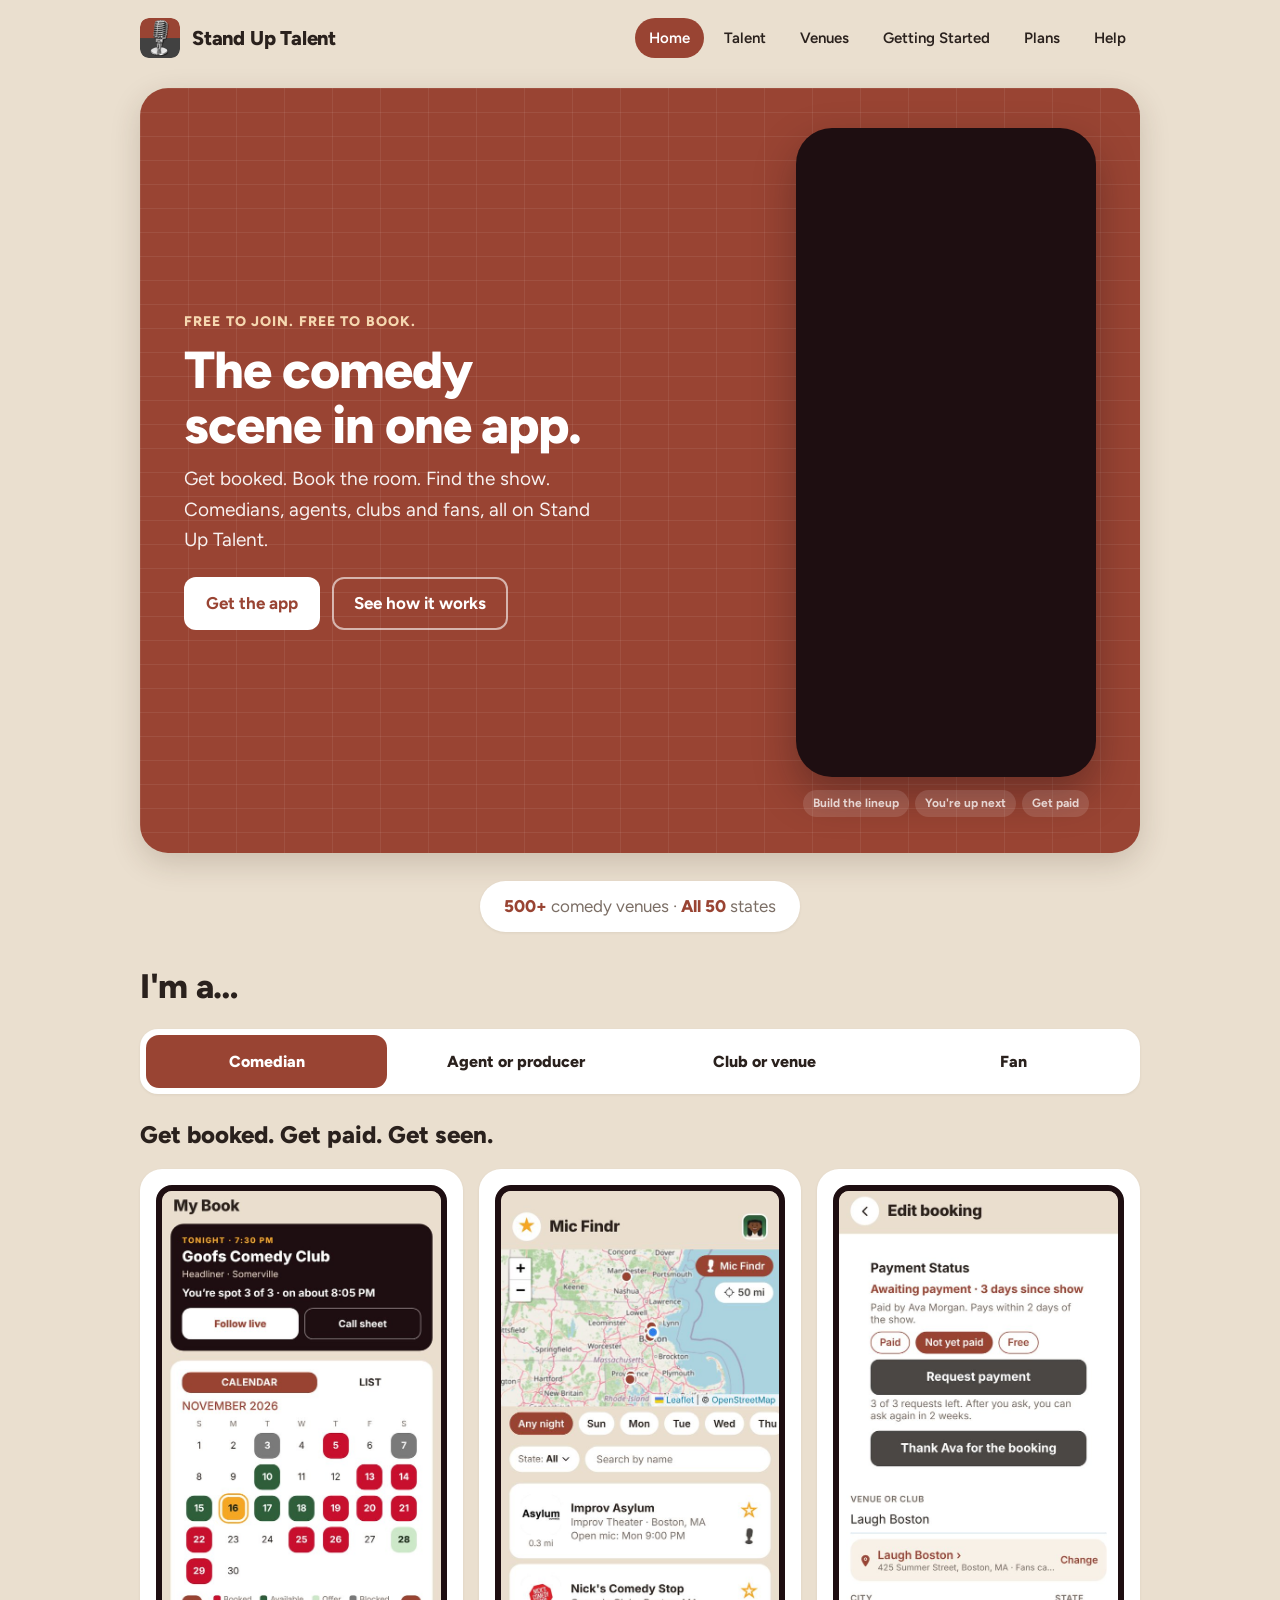
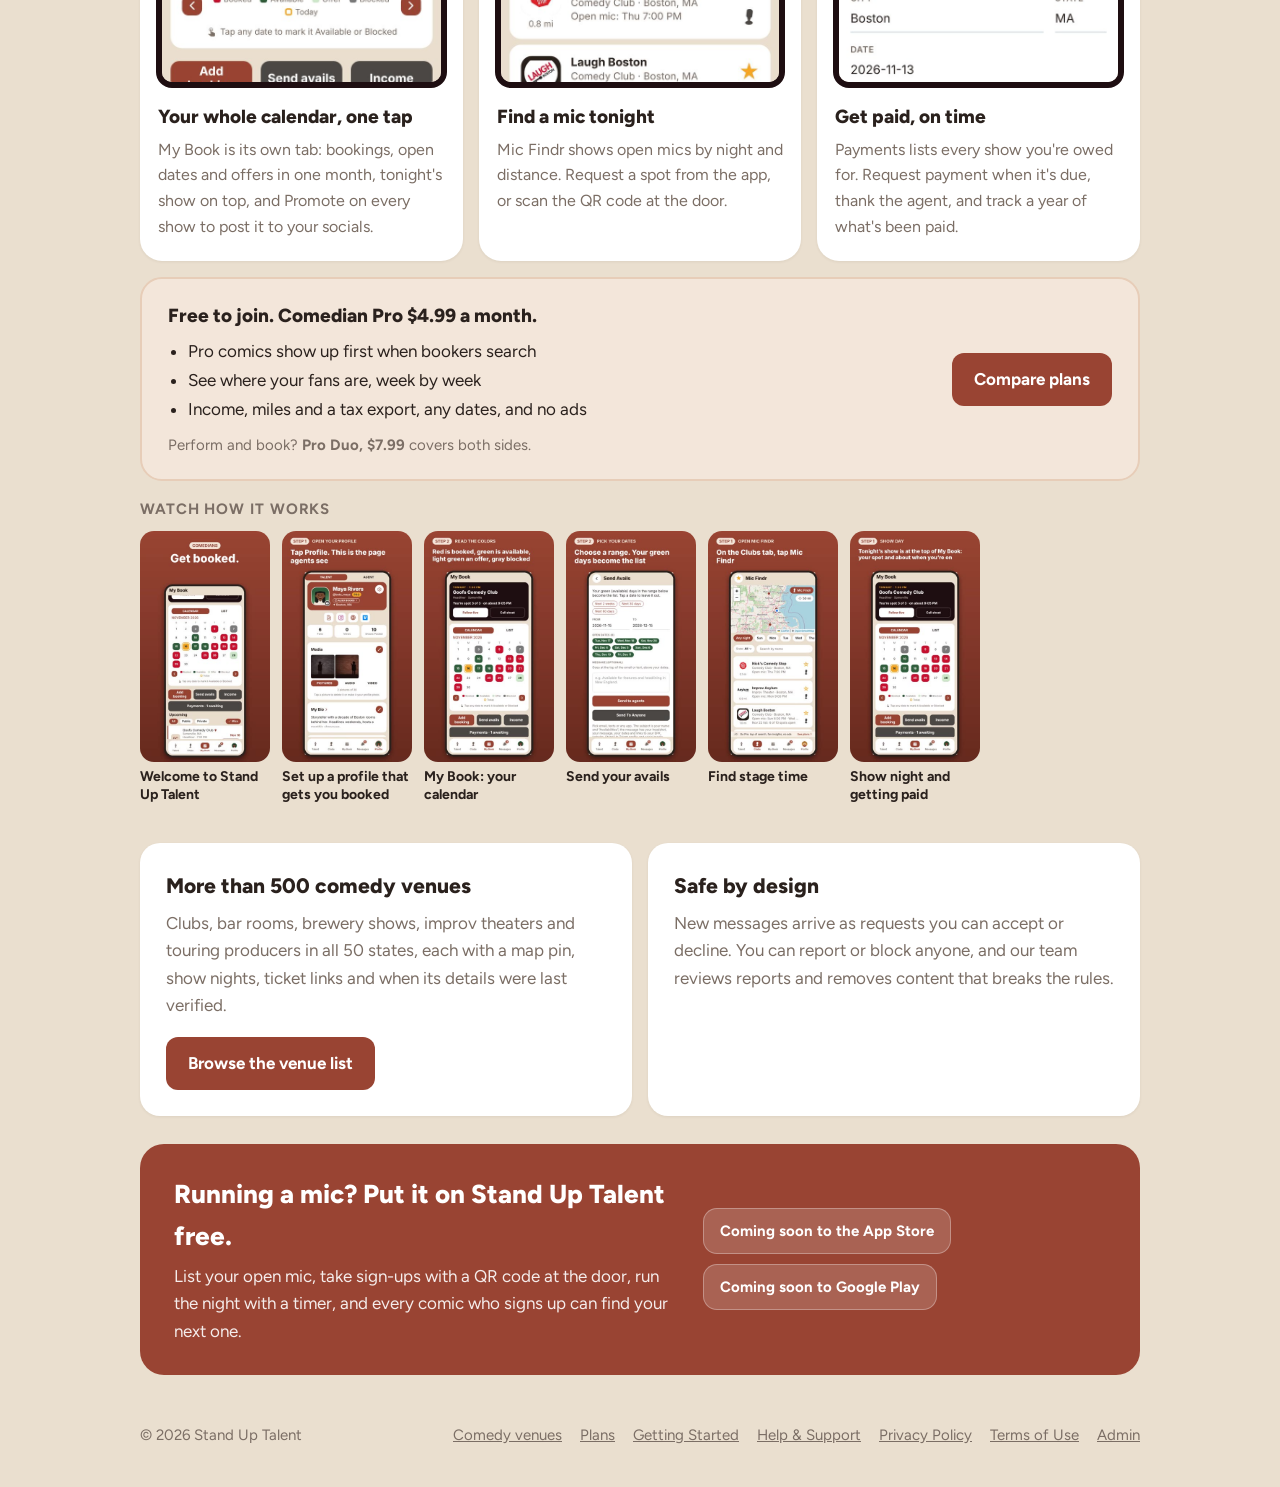
==== index.html @ 567e345d "Refresh videos, screenshots and copy for Payments, Promote and payment expectations New takes of the" ====
<!DOCTYPE html>
<html lang="en">
<head>
<meta charset="utf-8">
<meta name="viewport" content="width=device-width, initial-scale=1">
<title>Stand Up Talent: the comedy scene in one app</title>
<meta name="description" content="Get booked. Book the room. Find the show. Stand Up Talent puts comedians, agents, clubs and fans in one free app: calendars and avails, lineups and show night, open mics and show alerts.">
<meta property="og:type" content="website">
<meta property="og:url" content="https://standuptalent.com/">
<meta property="og:title" content="Stand Up Talent: the comedy scene in one app">
<meta property="og:description" content="Get booked. Book the room. Find the show. Free to join.">
<meta property="og:image" content="https://standuptalent.com/assets/og.png">
<meta name="twitter:card" content="summary_large_image">
<link rel="icon" href="assets/favicon.png">
<link rel="apple-touch-icon" href="assets/apple-touch-icon.png">
<link rel="preconnect" href="https://fonts.googleapis.com">
<link rel="preconnect" href="https://fonts.gstatic.com" crossorigin>
<link href="https://fonts.googleapis.com/css2?family=Figtree:wght@400;600;700;800&display=swap" rel="stylesheet">
<link rel="stylesheet" href="styles.css">
</head>
<body>
<header class="site-header">
  <div class="wrap">
    <a class="brand" href="./"><img src="assets/icon.png" alt="">Stand Up Talent</a>
    <nav class="site-nav" aria-label="Main">
      <a href="./" aria-current="page">Home</a>
      <a href="talent.html">Talent</a>
      <a href="venues.html">Venues</a>
      <a href="getting-started.html">Getting Started</a>
      <a href="plans.html">Plans</a>
      <a href="support.html">Help</a>
    </nav>
  </div>
</header>

<main class="wrap">
  <!-- Hero: the promise, and the app working (three real screens in turn). -->
  <section class="hero">
    <div class="hero-card home-hero">
      <div>
        <p class="eyebrow">Free to join. Free to book.</p>
        <h1>The comedy scene in one app.</h1>
        <p>Get booked. Book the room. Find the show. Comedians, agents, clubs and fans, all on Stand Up Talent.</p>
        <div class="hero-actions">
          <a class="button light" href="#get">Get the app</a>
          <a class="button ghost" href="#how">See how it works</a>
        </div>
      </div>
      <figure class="phone hero-phone" aria-label="The app: a lineup, show night and getting paid">
        <img class="frame" src="assets/screens/agent-lineup.jpg" alt="An agent's show lineup: three comics, their spots and set times" width="300" height="649">
        <img class="frame" src="assets/screens/comic-live.jpg" alt="A comic's show-night screen: who's on stage and “You're up in about 29 min”" width="300" height="649" loading="lazy">
        <img class="frame" src="assets/screens/agent-payments.jpg" alt="An agent's payments under My bookings: comics awaiting payment, with Venmo and Payment sent" width="300" height="649" loading="lazy">
        <figcaption class="hero-steps" aria-hidden="true"><span>Build the lineup</span><span>You're up next</span><span>Get paid</span></figcaption>
      </figure>
    </div>
  </section>

  <!-- Live numbers from the app, shown once they're big enough. -->
  <section class="stats" aria-label="Stand Up Talent in numbers">
    <p id="stats"><strong>500+</strong> comedy venues <span aria-hidden="true">·</span> <strong>All 50</strong> states</p>
  </section>

  <!-- I'm a… : each visitor reads only their part. -->
  <section id="how" class="audience">
    <h2 class="section-title">I'm a…</h2>
    <div class="switcher" role="tablist" aria-label="Who are you?">
      <button role="tab" id="tab-comedians" aria-controls="for-comedians" aria-selected="true">Comedian</button>
      <button role="tab" id="tab-agents" aria-controls="for-agents" aria-selected="false" tabindex="-1">Agent or producer</button>
      <button role="tab" id="tab-clubs" aria-controls="for-clubs" aria-selected="false" tabindex="-1">Club or venue</button>
      <button role="tab" id="tab-fans" aria-controls="for-fans" aria-selected="false" tabindex="-1">Fan</button>
    </div>

    <div class="panel" id="for-comedians" role="tabpanel" aria-labelledby="tab-comedians">
      <h3 class="panel-title">Get booked. Get paid. Get seen.</h3>
      <div class="features">
        <article class="feature">
          <img class="phone-shot" src="assets/screens/comic-mybook.jpg" alt="My Book: tonight's show, the month's bookings, open dates and offers, and the Payments button" width="300" height="649" loading="lazy">
          <h4>Your whole calendar, one tap</h4>
          <p>My Book is its own tab: bookings, open dates and offers in one month, tonight's show on top, and Promote on every show to post it to your socials.</p>
        </article>
        <article class="feature">
          <img class="phone-shot" src="assets/screens/comic-micfindr.jpg" alt="Mic Findr: a map and a list of nearby open mics by night and distance" width="300" height="649" loading="lazy">
          <h4>Find a mic tonight</h4>
          <p>Mic Findr shows open mics by night and distance. Request a spot from the app, or scan the QR code at the door.</p>
        </article>
        <article class="feature">
          <img class="phone-shot" src="assets/screens/comic-paid.jpg" alt="A booking's payment status: Awaiting payment, with Request payment and Thank Ava for the booking" width="300" height="649" loading="lazy">
          <h4>Get paid, on time</h4>
          <p>Payments lists every show you're owed for. Request payment when it's due, thank the agent, and track a year of what's been paid.</p>
        </article>
      </div>
      <div class="plan-card">
        <div>
          <p class="plan-kicker">Free to join. Comedian Pro $4.99 a month.</p>
          <ul>
            <li>Pro comics show up first when bookers search</li>
            <li>See where your fans are, week by week</li>
            <li>Income, miles and a tax export, any dates, and no ads</li>
          </ul>
          <p class="plan-note">Perform and book? <strong>Pro Duo, $7.99</strong> covers both sides.</p>
        </div>
        <a class="button" href="plans.html#comedians">Compare plans</a>
      </div>
      <div class="video-row" data-videos="welcome profile my-book send-avails stage-time show-night-paid"></div>
    </div>

    <div class="panel" id="for-agents" role="tabpanel" aria-labelledby="tab-agents">
      <h3 class="panel-title">Book the lineup. Run the night.</h3>
      <div class="features">
        <article class="feature">
          <img class="phone-shot" src="assets/screens/agent-myshows.jpg" alt="My Shows: tonight's show with Run the show, Call sheet and Share, a comic awaiting payment, and the booking tools" width="300" height="649" loading="lazy">
          <h4>Tonight, one tap away</h4>
          <p>My Shows opens on tonight's show: Run the show, walk-in sign-up, the call sheet and sharing, with your booking tools below.</p>
        </article>
        <article class="feature">
          <img class="phone-shot" src="assets/screens/agent-lineup.jpg" alt="The lineup editor: comics in order with their roles and set times" width="300" height="649" loading="lazy">
          <h4>Build the lineup</h4>
          <p>Search comics by state, fan draw and your rosters, then drag the lineup into order. Everyone on it gets the show in their calendar.</p>
        </article>
        <article class="feature">
          <img class="phone-shot" src="assets/screens/agent-live.jpg" alt="Run the show: who's on stage, time left in the set, and Next performer" width="300" height="649" loading="lazy">
          <h4>Run the night</h4>
          <p>A timer for every set, Next when someone ends early, and the whole lineup sees who's up.</p>
        </article>
      </div>
      <div class="plan-card">
        <div>
          <p class="plan-kicker">Free to join, with shows up to a month ahead. Agent Pro $4.99 a month.</p>
          <ul>
            <li>List shows any date ahead, and post open calls that comics apply to</li>
            <li>See fans near the rooms you book</li>
            <li>Team logins for up to 5 people</li>
          </ul>
          <p class="plan-note">Perform too? <strong>Pro Duo, $7.99</strong> covers both sides.</p>
        </div>
        <a class="button" href="plans.html#agents">Compare plans</a>
      </div>
      <div class="video-row" data-videos="welcome my-shows build-lineup run-show-night pay-the-lineup"></div>
    </div>

    <div class="panel" id="for-clubs" role="tabpanel" aria-labelledby="tab-clubs">
      <h3 class="panel-title">Your room, featured.</h3>
      <div class="features">
        <article class="feature">
          <img class="phone-shot" src="assets/screens/venue-club.jpg" alt="A club page with a Featured badge, Booked by its agent, and the upcoming schedule" width="300" height="649" loading="lazy">
          <h4>Stand out in Clubs</h4>
          <p>Venue Pro puts a Featured badge on your club, lists it at the top of Clubs and shows who books the room.</p>
        </article>
        <article class="feature">
          <img class="phone-shot" src="assets/screens/fan-clubs.jpg" alt="Nearby Comedy Clubs: a map and a list with featured clubs first" width="300" height="649" loading="lazy">
          <h4>Found on the map</h4>
          <p>Comics and fans find you on the Clubs map, with your show nights, ticket links and when your details were last verified.</p>
        </article>
        <article class="feature">
          <img class="phone-shot" src="assets/screens/agent-payments.jpg" alt="Payments under My bookings: comics awaiting payment, with Venmo and Payment sent" width="300" height="649" loading="lazy">
          <h4>Pay comics without the chase</h4>
          <p>Say when you pay, and comics see it. After the show each comic shows as awaiting payment: pay by Venmo, tap Payment sent, and they confirm it.</p>
        </article>
      </div>
      <div class="plan-card">
        <div>
          <p class="plan-kicker">Venue Pro $9.99 a month.</p>
          <ul>
            <li>Everything in Agent Pro</li>
            <li>A Featured badge and the top of Clubs</li>
            <li>“Booked by” you on your venue's page</li>
          </ul>
          <p class="plan-note">Booking lots of different rooms? Agent Pro, $4.99, is the one for you.</p>
        </div>
        <a class="button" href="plans.html#clubs">Compare plans</a>
      </div>
      <div class="video-row" data-videos="welcome venue-listing venue-pro"></div>
    </div>

    <div class="panel" id="for-fans" role="tabpanel" aria-labelledby="tab-fans">
      <h3 class="panel-title">Never miss a show.</h3>
      <div class="features">
        <article class="feature">
          <img class="phone-shot" src="assets/screens/fan-talent.jpg" alt="Find Talent: comedians with their next show and a star to follow them" width="300" height="649" loading="lazy">
          <h4>Follow your comics</h4>
          <p>Tap the star to follow comedians and clubs you like, and see when each one plays next.</p>
        </article>
        <article class="feature">
          <img class="phone-shot" src="assets/screens/fan-alerts.jpg" alt="Alerts: shows coming up from the comedians and clubs you follow" width="300" height="649" loading="lazy">
          <h4>An alert when they're on</h4>
          <p>Get an alert when they add a show, and see everything coming up in one list.</p>
        </article>
        <article class="feature">
          <img class="phone-shot" src="assets/screens/fan-show.jpg" alt="A show page with the date, the club, Get tickets and the lineup" width="300" height="649" loading="lazy">
          <h4>Every show, one link</h4>
          <p>Shared shows have their own page with the lineup and a ticket link, ready to send to friends.</p>
        </article>
      </div>
      <div class="plan-card">
        <div>
          <p class="plan-kicker">Free.</p>
          <ul>
            <li>Follow comedians and clubs, with show alerts</li>
            <li>Clubs map and Mic Findr</li>
            <li>An Ad-free option, to browse without ads and support the scene</li>
          </ul>
        </div>
        <a class="button" href="plans.html#fans">See plans</a>
      </div>
      <div class="video-row" data-videos="welcome never-miss-a-show comedy-near-you"></div>
    </div>
  </section>

  <!-- Shows people have shared from the app: hidden until there are some. -->
  <section class="coming-up" id="coming-up" hidden>
    <h2 class="section-title">Coming up</h2>
    <ul class="show-cards" id="show-cards"></ul>
  </section>

  <section class="split">
    <div class="card">
      <h2>More than 500 comedy venues</h2>
      <p>Clubs, bar rooms, brewery shows, improv theaters and touring producers in all 50 states, each with a map pin, show nights, ticket links and when its details were last verified.</p>
      <p style="margin-top:18px"><a class="button" href="venues.html">Browse the venue list</a></p>
    </div>
    <div class="card">
      <h2>Safe by design</h2>
      <p>New messages arrive as requests you can accept or decline. You can report or block anyone, and our team reviews reports and removes content that breaks the rules.</p>
    </div>
  </section>

  <!-- For the open mic hosts who bring everyone else. -->
  <section class="host-cta" id="get">
    <div>
      <h2>Running a mic? Put it on Stand Up Talent free.</h2>
      <p>List your open mic, take sign-ups with a QR code at the door, run the night with a timer, and every comic who signs up can find your next one.</p>
    </div>
    <div class="badges">
      <span class="badge">Coming soon to the App Store</span>
      <span class="badge">Coming soon to Google Play</span>
    </div>
  </section>
</main>

<footer class="site-footer">
  <div class="wrap">
    <span>© 2026 Stand Up Talent</span>
    <nav aria-label="Footer">
      <a href="venues.html">Comedy venues</a>
      <a href="plans.html">Plans</a>
      <a href="getting-started.html">Getting Started</a>
      <a href="support.html">Help &amp; Support</a>
      <a href="privacy.html">Privacy Policy</a>
      <a href="terms.html">Terms of Use</a>
      <a href="https://stand-up-talent.expo.app">Admin</a>
    </nav>
  </div>
</footer>

<script>
(function () {
  // The app's public data (the same public keys the venue and talent pages
  // use); ?beta=1 reads the Beta (test) database.
  const beta = new URLSearchParams(location.search).get('beta') === '1';
  const BASE = beta ? 'https://bzqchosraktuzpdyrvqz.supabase.co' : 'https://fqyfwrzwzdafqqyygvvg.supabase.co';
  const KEY = beta
    ? 'eyJhbGciOiJIUzI1NiIsInR5cCI6IkpXVCJ9.eyJpc3MiOiJzdXBhYmFzZSIsInJlZiI6ImJ6cWNob3NyYWt0dXpwZHlydnF6Iiwicm9sZSI6ImFub24iLCJpYXQiOjE3OTM4MTczNzcsImV4cCI6MjEwOTM5MzM3N30.NohBONtCgKm-mqBSZFLO7ADr8mOdvf_w7zBykTrSng0'
    : 'eyJhbGciOiJIUzI1NiIsInR5cCI6IkpXVCJ9.eyJpc3MiOiJzdXBhYmFzZSIsInJlZiI6ImZxeWZ3cnp3emRhZnFxeXlndnZnIiwicm9sZSI6ImFub24iLCJpYXQiOjE3ODEzMzYxNzQsImV4cCI6MjA5NjkxMjE3NH0.MNAQlIOY8R1_rAPvTtMsJ1UsHgu15zilCJf8wMeD3iM';
  const rpc = (name, body) =>
    fetch(BASE + '/rest/v1/rpc/' + name, {
      method: 'POST',
      headers: { apikey: KEY, Authorization: 'Bearer ' + KEY, 'Content-Type': 'application/json' },
      body: JSON.stringify(body || {}),
    }).then((r) => (r.ok ? r.json() : Promise.reject(r.status)));

  // ---- I'm a… switcher ----
  const tabs = [...document.querySelectorAll('.switcher [role="tab"]')];
  const pick = (tab, focus) => {
    tabs.forEach((t) => {
      const on = t === tab;
      t.setAttribute('aria-selected', on);
      t.tabIndex = on ? 0 : -1;
      document.getElementById(t.getAttribute('aria-controls')).hidden = !on;
    });
    if (focus) tab.focus();
    try { localStorage.setItem('sut-audience', tab.id); } catch (e) {}
  };
  tabs.forEach((t, i) => {
    t.addEventListener('click', () => pick(t));
    t.addEventListener('keydown', (e) => {
      const n = e.key === 'ArrowRight' ? 1 : e.key === 'ArrowLeft' ? -1 : 0;
      if (n) { e.preventDefault(); pick(tabs[(i + n + tabs.length) % tabs.length], true); }
    });
  });
  // #for-agents (or a remembered choice) opens that audience.
  let start = tabs.find((t) => '#' + t.getAttribute('aria-controls') === location.hash);
  if (!start) { try { start = document.getElementById(localStorage.getItem('sut-audience')); } catch (e) {} }
  pick(tabs.includes(start) ? start : tabs[0]);
  if (location.hash.startsWith('#for-')) document.getElementById('how').scrollIntoView();

  // ---- Getting Started videos for each audience ----
  const videos = {
    'welcome': 'Welcome to Stand Up Talent',
    'profile': 'Set up a profile that gets you booked',
    'my-book': 'My Book: your calendar',
    'send-avails': 'Send your avails',
    'stage-time': 'Find stage time',
    'show-night-paid': 'Show night and getting paid',
    'my-shows': 'My Shows: your home base',
    'build-lineup': 'Build a lineup',
    'run-show-night': 'Run show night',
    'pay-the-lineup': 'Pay the lineup',
    'venue-listing': 'Get your venue listed',
    'venue-pro': 'Venue Pro: fill the room',
    'never-miss-a-show': 'Never miss a show',
    'comedy-near-you': 'Find comedy near you',
  };
  document.querySelectorAll('.video-row').forEach((row) => {
    const h = document.createElement('h4');
    h.textContent = 'Watch how it works';
    row.appendChild(h);
    const list = document.createElement('div');
    list.className = 'video-list';
    row.dataset.videos.split(' ').forEach((id) => {
      const a = document.createElement('a');
      a.href = 'getting-started.html#' + id;
      a.className = 'video-link';
      const img = document.createElement('img');
      img.src = 'assets/videos/' + id + '.jpg';
      img.alt = '';
      img.loading = 'lazy';
      const span = document.createElement('span');
      span.textContent = videos[id];
      a.append(img, span);
      list.appendChild(a);
    });
    row.appendChild(list);
  });

  // ---- Live numbers: each one shows once it's big enough to mean something ----
  const fmt = (n) => n.toLocaleString('en-US');
  rpc('site_stats').then((s) => {
    const parts = [];
    if (s.venues >= 100) parts.push('<strong>' + fmt(Math.floor(s.venues / 50) * 50) + '+</strong> comedy venues');
    if (s.states >= 50) parts.push('<strong>All 50</strong> states');
    if (s.open_mic_nights >= 25) parts.push('<strong>' + fmt(s.open_mic_nights) + '</strong> open mic nights a week');
    if (s.comics >= 50) parts.push('<strong>' + fmt(s.comics) + '</strong> comedians');
    if (s.agents >= 20) parts.push('<strong>' + fmt(s.agents) + '</strong> agents and producers');
    if (s.shows_this_week >= 10) parts.push('<strong>' + fmt(s.shows_this_week) + '</strong> shows this week');
    if (parts.length) document.getElementById('stats').innerHTML = parts.join(' <span aria-hidden="true">·</span> ');
  }).catch(() => {});

  // ---- Coming up: shows people shared from the app ----
  const day = (d) => new Date(d + 'T12:00:00').toLocaleDateString('en-US', { weekday: 'short', month: 'short', day: 'numeric' });
  const time = (t) => {
    if (!t) return '';
    const [h, m] = t.split(':').map(Number);
    return ' · ' + ((h % 12) || 12) + ':' + String(m).padStart(2, '0') + (h < 12 ? ' AM' : ' PM');
  };
  rpc('shared_shows_upcoming', { max_shows: 6 }).then((shows) => {
    if (!shows || !shows.length) return;
    const list = document.getElementById('show-cards');
    shows.forEach((s) => {
      const li = document.createElement('li');
      const a = document.createElement('a');
      a.className = 'show-card';
      a.href = 'show.html?id=' + encodeURIComponent(s.id) + (beta ? '&beta=1' : '');
      const when = document.createElement('p');
      when.className = 'when';
      when.textContent = day(s.show_date) + time(s.start_time);
      const title = document.createElement('p');
      title.className = 'title';
      title.textContent = s.title;
      const where = document.createElement('p');
      where.className = 'where';
      where.textContent = [s.venue_name, s.city, s.state].filter(Boolean).join(', ');
      a.append(when, title, where);
      if (s.lineup && s.lineup.length) {
        const lineup = document.createElement('p');
        lineup.className = 'lineup';
        lineup.textContent = s.lineup.join(' · ');
        a.appendChild(lineup);
      }
      li.appendChild(a);
      list.appendChild(li);
    });
    document.getElementById('coming-up').hidden = false;
  }).catch(() => {});
})();
</script>
</body>
</html>
---- styles.css ----
/* Stand Up Talent website: the app's Brick look. Brick red on warm beige,
   white rounded cards, charcoal secondary buttons. */
:root {
  color-scheme: light;
  --bg: #EADFCF;
  --surface: #FFFFFF;
  --ink: #2A211D;
  --muted: #7B6E65;
  --line: #E3D7C7;
  --brick: #994433;
  --brick-dark: #863C2D;
  --charcoal: #4B4745;
  --cream: #F3E6DA;
  --font: 'Figtree', system-ui, -apple-system, 'Segoe UI', Roboto, sans-serif;
}

* { box-sizing: border-box; }
html, body { margin: 0; }
body {
  background: var(--bg);
  color: var(--ink);
  font-family: var(--font);
  font-size: 17px;
  line-height: 1.6;
}
img { max-width: 100%; height: auto; }
a { color: var(--brick); }
a:focus-visible, button:focus-visible { outline: 3px solid var(--brick); outline-offset: 3px; border-radius: 6px; }

.wrap { max-width: 1040px; margin: 0 auto; padding: 0 20px; }
.narrow { max-width: 760px; }

/* Header */
.site-header { padding: 18px 0; }
.site-header .wrap { display: flex; align-items: center; justify-content: space-between; gap: 16px; flex-wrap: wrap; }
.brand { display: flex; align-items: center; gap: 12px; text-decoration: none; color: var(--ink); font-weight: 800; font-size: 20px; letter-spacing: -0.01em; }
.brand img { width: 40px; height: 40px; border-radius: 22.37%; } /* the app icon's corner radius */
.site-nav { display: flex; gap: 6px; flex-wrap: wrap; }
.site-nav a { text-decoration: none; color: var(--ink); font-weight: 600; font-size: 15px; padding: 8px 14px; border-radius: 999px; }
.site-nav a:hover { background: rgba(255, 255, 255, .6); }
.site-nav a[aria-current="page"] { background: var(--brick); color: #fff; }

/* Hero */
.hero { margin: 12px 0 28px; }
.hero-card {
  background: var(--brick);
  background-image: linear-gradient(rgba(255,255,255,.07) 1px, transparent 1px), linear-gradient(90deg, rgba(255,255,255,.07) 1px, transparent 1px);
  background-size: 48px 24px;
  color: #fff;
  border-radius: 28px;
  padding: 44px 40px;
  display: grid;
  grid-template-columns: 1fr auto;
  gap: 24px;
  align-items: center;
  box-shadow: 0 10px 30px rgba(60, 40, 20, .18);
}
.hero h1 { margin: 0 0 12px; font-size: clamp(32px, 5vw, 52px); line-height: 1.05; font-weight: 800; letter-spacing: -0.02em; text-wrap: balance; }
.hero p { margin: 0 0 22px; font-size: 19px; max-width: 34ch; color: rgba(255,255,255,.92); }
.hero .mic { width: 120px; filter: drop-shadow(0 8px 18px rgba(0,0,0,.25)); }
.badges { display: flex; gap: 10px; flex-wrap: wrap; }
.badge { display: inline-flex; align-items: center; gap: 8px; background: rgba(255,255,255,.16); border: 1px solid rgba(255,255,255,.3); color: #fff; padding: 10px 16px; border-radius: 14px; font-weight: 700; font-size: 15px; }

/* Cards */
.cards { display: grid; grid-template-columns: repeat(3, 1fr); gap: 16px; margin-bottom: 28px; }
.card { background: var(--surface); border-radius: 20px; padding: 26px; box-shadow: 0 1px 3px rgba(60, 40, 20, .07); }
.card h2, .card h3 { margin: 0 0 8px; font-size: 21px; font-weight: 800; }
.card p { margin: 0; color: var(--muted); }
.card .tile { width: 44px; height: 44px; border-radius: 12px; background: var(--cream); color: var(--brick); display: grid; place-items: center; font-size: 22px; margin-bottom: 14px; }
.card ul { margin: 8px 0 0; padding-left: 20px; color: var(--muted); }

.split { display: grid; grid-template-columns: 1fr 1fr; gap: 16px; margin-bottom: 28px; }
.button { display: inline-block; text-decoration: none; font-weight: 700; padding: 13px 22px; border-radius: 12px; background: var(--brick); color: #fff; }
.button.secondary { background: var(--charcoal); }

/* Documents (policy, terms, help) */
.doc { background: var(--surface); border-radius: 24px; padding: 40px; margin: 8px 0 32px; box-shadow: 0 1px 3px rgba(60, 40, 20, .07); }
.doc h1 { margin: 0 0 4px; font-size: clamp(30px, 4vw, 40px); line-height: 1.1; font-weight: 800; letter-spacing: -0.02em; }
.doc .updated { color: var(--muted); margin: 0 0 28px; font-size: 15px; }
.doc h2 { font-size: 22px; font-weight: 800; margin: 34px 0 8px; }
.doc h3 { font-size: 18px; font-weight: 700; margin: 22px 0 6px; }
.doc p, .doc li { max-width: 68ch; }
.doc ul { padding-left: 22px; }
.doc li { margin: 4px 0; }
.doc .lead { font-size: 19px; }
.doc table { border-collapse: collapse; width: 100%; font-size: 15px; margin: 12px 0; }
.doc th, .doc td { text-align: left; vertical-align: top; padding: 10px 12px; border-bottom: 1px solid var(--line); }
.doc th { font-size: 13px; text-transform: uppercase; letter-spacing: .06em; color: var(--muted); }
.table-wrap { overflow-x: auto; }
.contact { background: var(--cream); border-radius: 16px; padding: 18px 20px; margin-top: 28px; }

details { border-bottom: 1px solid var(--line); padding: 14px 0; }
details summary { cursor: pointer; font-weight: 700; font-size: 18px; list-style: none; display: flex; justify-content: space-between; gap: 12px; }
details summary::-webkit-details-marker { display: none; }
details summary::after { content: '+'; color: var(--brick); font-size: 24px; line-height: 1; }
details[open] summary::after { content: '–'; }
details p { margin: 10px 0 0; color: var(--ink); }

/* Venue list */
.doc.wide { max-width: none; }
.filters { display: flex; gap: 12px; flex-wrap: wrap; margin: 8px 0 20px; }
.field { display: grid; gap: 4px; font-size: 13px; font-weight: 700; color: var(--muted); text-transform: uppercase; letter-spacing: .05em; }
.field input, .field select { font: inherit; font-size: 16px; text-transform: none; letter-spacing: 0; color: var(--ink); background: var(--bg); border: 1px solid var(--line); border-radius: 999px; padding: 10px 16px; min-width: 220px; }
.state-group h2 { display: flex; align-items: baseline; gap: 10px; border-bottom: 1px solid var(--line); padding-bottom: 6px; }
.state-group h2 span { font-size: 14px; font-weight: 600; color: var(--muted); }
.empty { color: var(--muted); }

/* Venue map */
.venue-map { height: 420px; border-radius: 18px; margin: 4px 0 24px; overflow: hidden; background: var(--cream); z-index: 0; }
.venue-map a { color: var(--brick); }
@media (max-width: 820px) { .venue-map { height: 320px; } }

/* Talent list */

/* Footer */
.site-footer { padding: 28px 0 40px; color: var(--muted); font-size: 15px; }
.site-footer .wrap { display: flex; justify-content: space-between; gap: 16px; flex-wrap: wrap; }
.site-footer nav { display: flex; gap: 18px; flex-wrap: wrap; }
.site-footer a { color: var(--muted); }

@media (max-width: 820px) {
  .cards, .split { grid-template-columns: 1fr; }
  .hero-card { grid-template-columns: 1fr; padding: 32px 24px; }
  .hero .mic { display: none; }
  .doc { padding: 28px 20px; }
}

/* Comedian profile */
.profile-head { display: flex; gap: 20px; align-items: center; flex-wrap: wrap; }
.profile-head h1 { margin: 0; }
.profile-head .updated { margin: 6px 0 0; }
.headshot { width: 120px; height: 120px; border-radius: 28px; object-fit: cover; background: var(--cream); }
.headshot.initials { display: grid; place-items: center; font-size: 40px; font-weight: 800; color: var(--brick); }
.profile-links { display: flex; gap: 10px; flex-wrap: wrap; margin: 22px 0 6px; }
.profile-links .button { padding: 10px 16px; font-size: 15px; }
.bio { white-space: pre-line; }
.gallery { display: grid; grid-template-columns: repeat(3, 1fr); gap: 8px; }
.gallery img { width: 100%; aspect-ratio: 1; object-fit: cover; border-radius: 12px; display: block; }
.doc .shows { list-style: none; padding: 0; }
.doc .shows li { padding: 10px 0; border-bottom: 1px solid var(--line); max-width: none; }
.beta-note { display: inline-block; background: #F5A623; color: var(--ink); font-weight: 800; font-size: 13px; letter-spacing: .1em; padding: 4px 12px; border-radius: 999px; }

/* Talent and venue lists: the app's list look (one column of white rounded
   rows on the beige page), centered in about 60% of a wide screen. */
main.list-wrap { max-width: max(60vw, 760px); }
.doc.list-page { background: transparent; box-shadow: none; padding: 8px 0 0; }
.doc .rows { list-style: none; padding: 0; margin: 0; display: grid; gap: 10px; }
.doc .rows li { margin: 0; max-width: none; }
.row { display: flex; gap: 16px; align-items: center; background: var(--surface); border: 2px solid transparent; border-radius: 22px;
  padding: 14px 16px; color: var(--ink); text-decoration: none; box-shadow: 0 1px 3px rgba(60, 40, 20, .07); }
a.row:hover { background: var(--cream); }
.row .photo { display: grid; justify-items: center; gap: 4px; flex: none; }
.row .photo img, .row .initials { width: 60px; height: 60px; border-radius: 17px; object-fit: cover; background: var(--cream); }
.row .initials { display: grid; place-items: center; font-weight: 800; font-size: 20px; color: var(--brick); }
.row .caption { font-size: 12px; color: var(--muted); }
.row .text { flex: 1; min-width: 0; display: grid; gap: 3px; }
.row .title { font-weight: 700; font-size: 16px; }
.row .line { font-size: 14px; color: var(--muted); }
.row .line a { color: var(--brick); }
.row .title a { color: var(--ink); text-decoration: none; }
.row .title a:hover { text-decoration: underline; text-decoration-color: var(--brick); }
.row .chev { color: var(--muted); font-size: 22px; flex: none; text-decoration: none; }
.list-page .filters, .list-page .venue-map, .list-page .state-group h2 { margin-left: 0; margin-right: 0; }
@media (max-width: 820px) { main.list-wrap { max-width: none; } .doc.list-page { padding: 4px 0 0; } }

/* How-to videos: phone-shaped videos side by side, one per row on phones. */
.doc .videos { list-style: none; padding: 0; margin: 8px 0 0; display: grid; grid-template-columns: repeat(auto-fill, minmax(220px, 1fr)); gap: 18px; }
.doc .videos li { margin: 0; max-width: none; background: var(--surface); border-radius: 22px; padding: 12px 12px 16px; box-shadow: 0 1px 3px rgba(60, 40, 20, .07); }
.videos video { width: 100%; aspect-ratio: 9 / 16; border-radius: 14px; background: var(--brick); display: block; }
.doc .videos h2 { font-size: 18px; margin: 12px 4px 4px; }
.videos h2 span { font-weight: 600; font-size: 14px; color: var(--muted); }
.doc .videos p { font-size: 15px; color: var(--muted); margin: 0 4px; }
.after-videos { margin-top: 28px; }
/* Getting Started: the welcome video beside what the app does, then each role's videos as cards. */
.gs-hero { grid-template-columns: 300px 1fr; gap: 36px; align-items: center; }
.gs-video video, .video-card video { display: block; width: 100%; aspect-ratio: 9 / 16; border-radius: 18px; background: #1E0E11; }
.gs-video video { border: 8px solid #1E0E11; border-radius: 26px; box-shadow: 0 18px 40px rgba(30, 14, 17, .35); }
.gs-hero .gs-features { margin: 0 0 18px; padding-left: 20px; max-width: 60ch; }
.gs-hero .gs-features li { margin: 6px 0; font-size: 17px; color: rgba(255,255,255,.92); }
.gs-hero .gs-features strong { color: #fff; }
.gs-hero .gs-note { margin: 0; font-size: 16px; color: #F5D7B0; max-width: none; }
.video-card h4 span { font-weight: 600; font-size: 14px; color: var(--muted); white-space: nowrap; }
@media (max-width: 820px) {
  .gs-hero { grid-template-columns: 1fr; }
  .gs-video { max-width: 300px; width: 100%; justify-self: center; }
  .feature.video-card { display: block; }
}

/* Homepage */
.eyebrow { margin: 0 0 10px !important; font-weight: 800; font-size: 14px !important; letter-spacing: .08em; text-transform: uppercase; color: #F5D7B0 !important; }
.home-hero { grid-template-columns: 1fr 300px; padding: 40px 44px; }
.hero-actions { display: flex; gap: 12px; flex-wrap: wrap; }
.button.light { background: #fff; color: var(--brick); }
.button.ghost { background: transparent; color: #fff; border: 2px solid rgba(255,255,255,.6); padding: 11px 20px; }
.button:hover { filter: brightness(1.05); }

/* A phone frame around app screenshots. */
.phone { margin: 0; position: relative; width: 100%; max-width: 300px; aspect-ratio: 300 / 649; border-radius: 36px;
  background: #1E0E11; padding: 9px; box-shadow: 0 18px 40px rgba(30, 14, 17, .35); }
.phone .frame { position: absolute; inset: 9px; width: calc(100% - 18px); height: calc(100% - 18px); object-fit: cover; object-position: top;
  border-radius: 28px; opacity: 0; animation: phone-cycle 12s infinite; }
.phone .frame:nth-of-type(1) { animation-delay: -.5s; }
.phone .frame:nth-of-type(2) { animation-delay: 3.5s; }
.phone .frame:nth-of-type(3) { animation-delay: 7.5s; }
/* Each screen fades in while the one before fades out (12s loop, 4s each). */
@keyframes phone-cycle { 0% { opacity: 0; } 4.17%, 33.33% { opacity: 1; } 37.5%, 100% { opacity: 0; } }
.hero-steps { position: absolute; left: 0; right: 0; bottom: -40px; display: flex; justify-content: center; gap: 6px; }
.hero-steps span { white-space: nowrap; font-size: 12px; font-weight: 700; color: rgba(255,255,255,.75); background: rgba(255,255,255,.12); border-radius: 999px; padding: 4px 10px; }
.hero-phone { margin-bottom: 36px; }
@media (prefers-reduced-motion: reduce) {
  .phone .frame { animation: none; }
  .phone .frame:nth-of-type(1) { opacity: 1; }
}

.stats { text-align: center; margin: 0 0 28px; }
.stats p { display: inline-block; margin: 0; background: var(--surface); border-radius: 999px; padding: 12px 24px; font-size: 17px; color: var(--muted); box-shadow: 0 1px 3px rgba(60, 40, 20, .07); }
.stats strong { color: var(--brick); font-weight: 800; }

.section-title { font-size: clamp(26px, 3.4vw, 34px); font-weight: 800; letter-spacing: -0.01em; margin: 8px 0 14px; }
.audience { margin-bottom: 32px; }
.switcher { display: grid; grid-template-columns: repeat(4, 1fr); gap: 8px; background: var(--surface); border-radius: 18px; padding: 6px; margin-bottom: 22px;
  box-shadow: 0 1px 3px rgba(60, 40, 20, .07); }
.switcher button { font: inherit; font-weight: 800; font-size: 16px; border: 0; background: transparent; color: var(--ink); padding: 14px 10px; border-radius: 13px; cursor: pointer; }
.switcher button:hover { background: var(--cream); }
.switcher button[aria-selected="true"] { background: var(--brick); color: #fff; }
.panel-title { font-size: 24px; font-weight: 800; margin: 0 0 14px; }
.features { display: grid; grid-template-columns: repeat(3, 1fr); gap: 16px; margin-bottom: 16px; }
.feature { background: var(--surface); border-radius: 22px; padding: 16px 16px 22px; box-shadow: 0 1px 3px rgba(60, 40, 20, .07); }
.phone-shot { display: block; width: 100%; aspect-ratio: 300 / 520; object-fit: cover; object-position: top; border-radius: 16px; border: 6px solid #1E0E11; background: var(--bg); }
.feature h4 { font-size: 19px; font-weight: 800; margin: 14px 2px 4px; }
.feature p { margin: 0 2px; color: var(--muted); font-size: 16px; }

.plan-card { display: flex; gap: 20px; align-items: center; justify-content: space-between; background: var(--cream); border: 2px solid #E7CDB8;
  border-radius: 22px; padding: 22px 26px; margin-bottom: 16px; }
.plan-card ul { margin: 6px 0 0; padding-left: 20px; }
.plan-card li { margin: 2px 0; }
.plan-kicker { margin: 0; font-weight: 800; font-size: 19px; }
.plan-note { margin: 10px 0 0; color: var(--muted); font-size: 15px; }
.plan-card .button { flex: none; }

.video-row h4 { font-size: 15px; text-transform: uppercase; letter-spacing: .06em; color: var(--muted); margin: 6px 0 10px; }
.video-list { display: flex; gap: 12px; overflow-x: auto; padding-bottom: 6px; }
.video-link { flex: none; width: 130px; text-decoration: none; color: var(--ink); font-weight: 700; font-size: 14px; line-height: 1.3; }
.video-link img { display: block; width: 130px; aspect-ratio: 9 / 16; object-fit: cover; border-radius: 14px; background: var(--brick); margin-bottom: 6px; }
.video-link:hover span { color: var(--brick); }

.coming-up { margin-bottom: 32px; }
.show-cards { list-style: none; padding: 0; margin: 0; display: grid; grid-template-columns: repeat(auto-fill, minmax(240px, 1fr)); gap: 12px; }
.show-card { display: block; height: 100%; background: #1E0E11; color: #fff; text-decoration: none; border-radius: 20px; padding: 18px 20px; }
.show-card:hover { background: #2C1519; }
.show-card p { margin: 0; }
.show-card .when { color: #F5A623; font-weight: 800; font-size: 13px; letter-spacing: .06em; text-transform: uppercase; }
.show-card .title { font-weight: 800; font-size: 20px; margin-top: 4px; }
.show-card .where, .show-card .lineup { color: #EAD8C6; font-size: 15px; }
.show-card .lineup { margin-top: 8px; }

.host-cta { display: flex; gap: 24px; align-items: center; justify-content: space-between; background: var(--brick); color: #fff; border-radius: 24px; padding: 30px 34px; margin-bottom: 20px; }
.host-cta h2 { margin: 0 0 6px; font-size: 26px; font-weight: 800; }
.host-cta p { margin: 0; color: rgba(255,255,255,.9); max-width: 56ch; }

@media (max-width: 820px) {
  .home-hero { grid-template-columns: 1fr; padding: 30px 22px; }
  .hero-phone { max-width: 240px; justify-self: center; margin-bottom: 0; }
  .hero-steps { display: none; }
  .switcher { grid-template-columns: repeat(2, 1fr); }
  .features { grid-template-columns: 1fr; }
  .feature { display: grid; grid-template-columns: 120px 1fr; gap: 0 16px; align-items: start; }
  .feature .phone-shot { grid-row: span 2; border-width: 4px; border-radius: 12px; }
  .feature h4 { margin-top: 4px; }
  .plan-card, .host-cta { flex-direction: column; align-items: flex-start; }
  .stats p { border-radius: 18px; }
}

/* Plans page */
.plans-grid { display: grid; grid-template-columns: repeat(2, 1fr); gap: 16px; margin: 8px 0 24px; }
.plan { background: var(--surface); border-radius: 22px; padding: 26px; box-shadow: 0 1px 3px rgba(60, 40, 20, .07); scroll-margin-top: 16px; }
.plan .who { margin: 0; font-size: 13px; font-weight: 800; letter-spacing: .08em; text-transform: uppercase; color: var(--muted); }
.plan h2 { margin: 4px 0 0; font-size: 26px; font-weight: 800; }
.plan .price { margin: 4px 0 12px; font-size: 18px; color: var(--brick); font-weight: 800; }
.plan .price span { color: var(--muted); font-weight: 600; font-size: 15px; }
.plan ul { margin: 0; padding-left: 20px; }
.plan li { margin: 4px 0; }
.plan .free { margin: 14px 0 0; padding-top: 12px; border-top: 1px solid var(--line); color: var(--muted); font-size: 15px; }
.plan.duo { background: var(--cream); border: 2px solid #E7CDB8; }
@media (max-width: 820px) { .plans-grid { grid-template-columns: 1fr; } }

/* Shared show page */
.show-page .when { color: var(--brick); font-weight: 800; margin: 6px 0 2px; font-size: 19px; }
.show-page .where { margin: 0 0 4px; }
.show-page .by { color: var(--muted); margin: 0 0 18px; font-size: 15px; }
.show-page .actions { display: flex; gap: 10px; flex-wrap: wrap; margin: 6px 0 26px; }
.show-page .lineup { list-style: none; padding: 0; margin: 0; display: grid; gap: 10px; }
.show-page .lineup li { display: flex; gap: 14px; align-items: center; max-width: none; margin: 0; }
.show-page .lineup img, .show-page .lineup .initials { width: 52px; height: 52px; border-radius: 15px; object-fit: cover; background: var(--cream); flex: none; }
.show-page .lineup .initials { display: grid; place-items: center; font-weight: 800; color: var(--brick); }
.show-page .lineup .name { font-weight: 700; }
.show-page .lineup .role { color: var(--muted); font-size: 15px; }
.get-app { background: var(--cream); border-radius: 18px; padding: 18px 20px; margin-top: 28px; }
.get-app p { margin: 0 0 10px; }

/* Talent page preview: sample rows under a fade, until the live list opens. */
.talent-preview { position: relative; margin: 8px 0 0; pointer-events: none; user-select: none; }
.talent-preview .rows { opacity: .8; -webkit-mask-image: linear-gradient(#000 55%, transparent); mask-image: linear-gradient(#000 55%, transparent); }
.talent-preview .pro { display: inline-block; margin-left: 6px; padding: 1px 8px; border-radius: 999px; background: #F5A623; color: var(--ink); font-size: 11px; font-weight: 800; vertical-align: 2px; }
.preview-badge { position: absolute; left: 50%; bottom: 18%; transform: translateX(-50%); background: var(--brick); color: #fff; font-weight: 800; font-size: 15px;
  padding: 10px 20px; border-radius: 999px; box-shadow: 0 8px 20px rgba(60, 40, 20, .2); white-space: nowrap; }
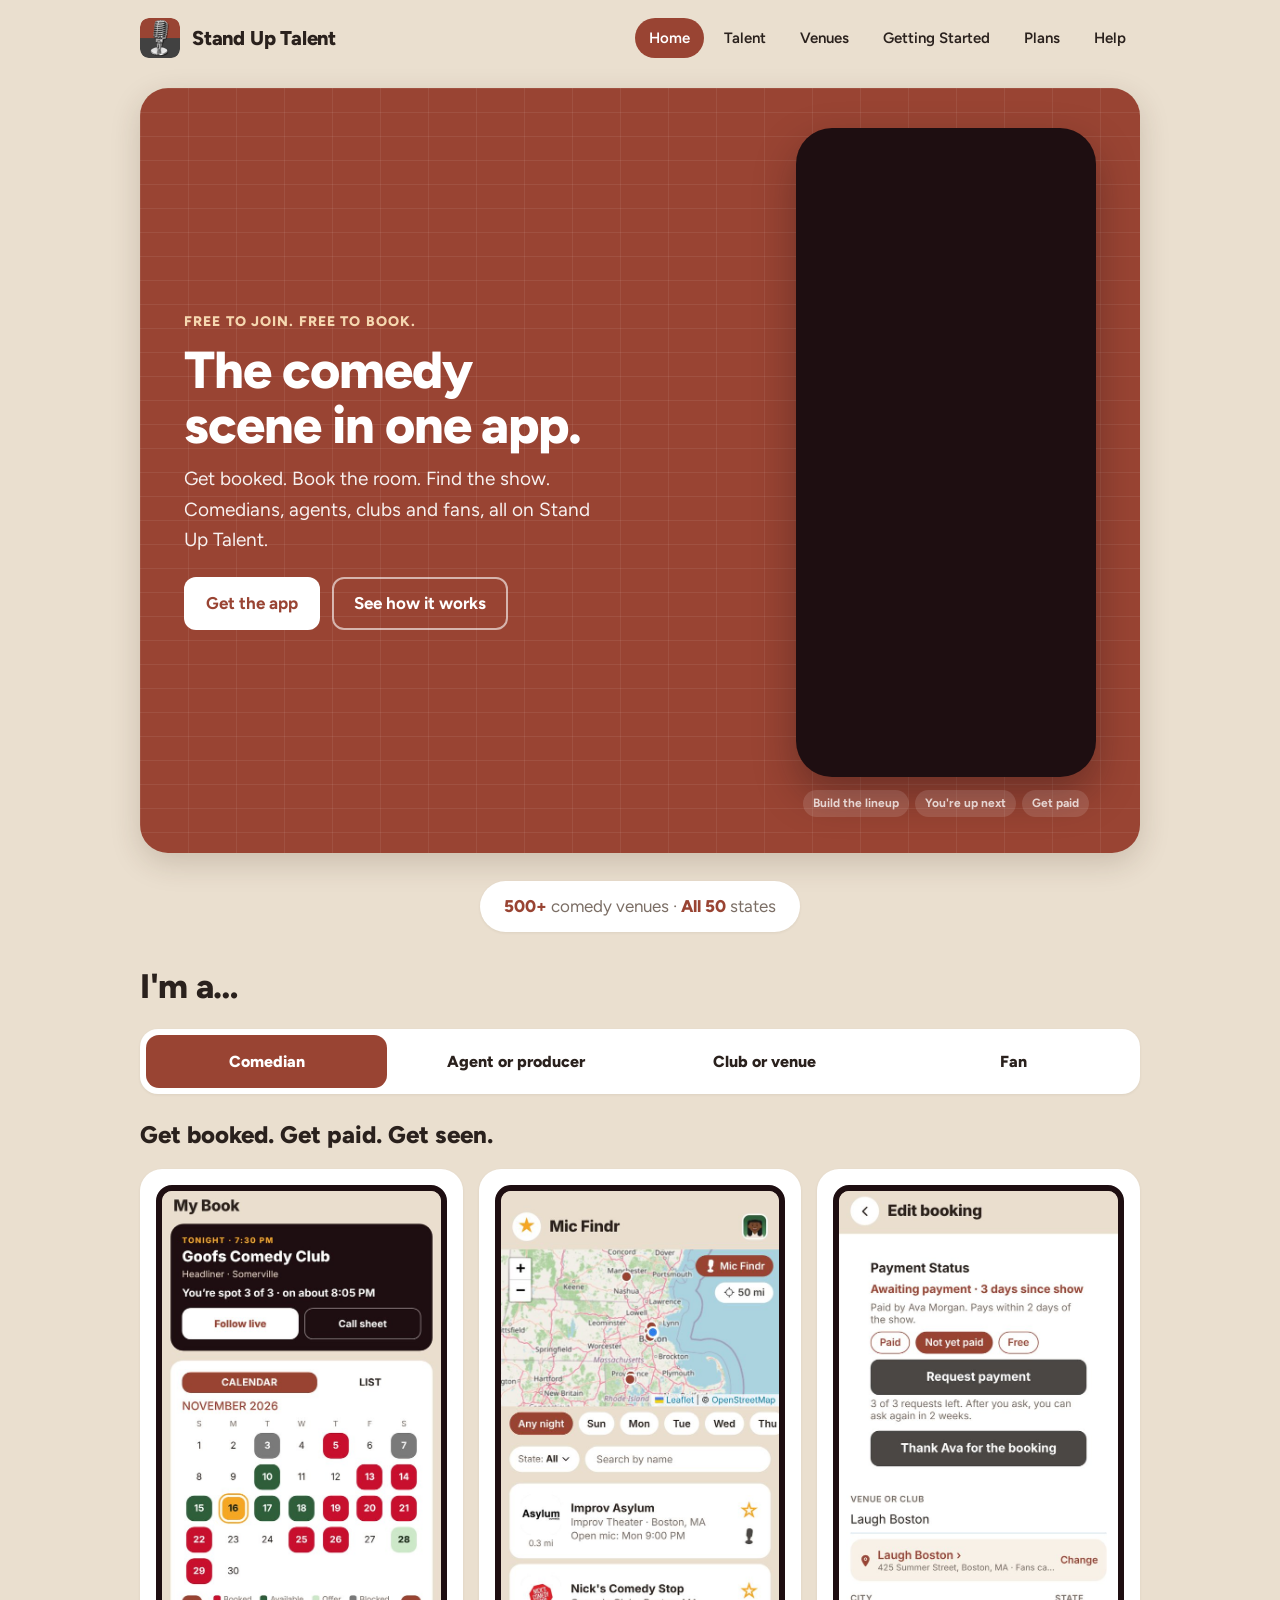
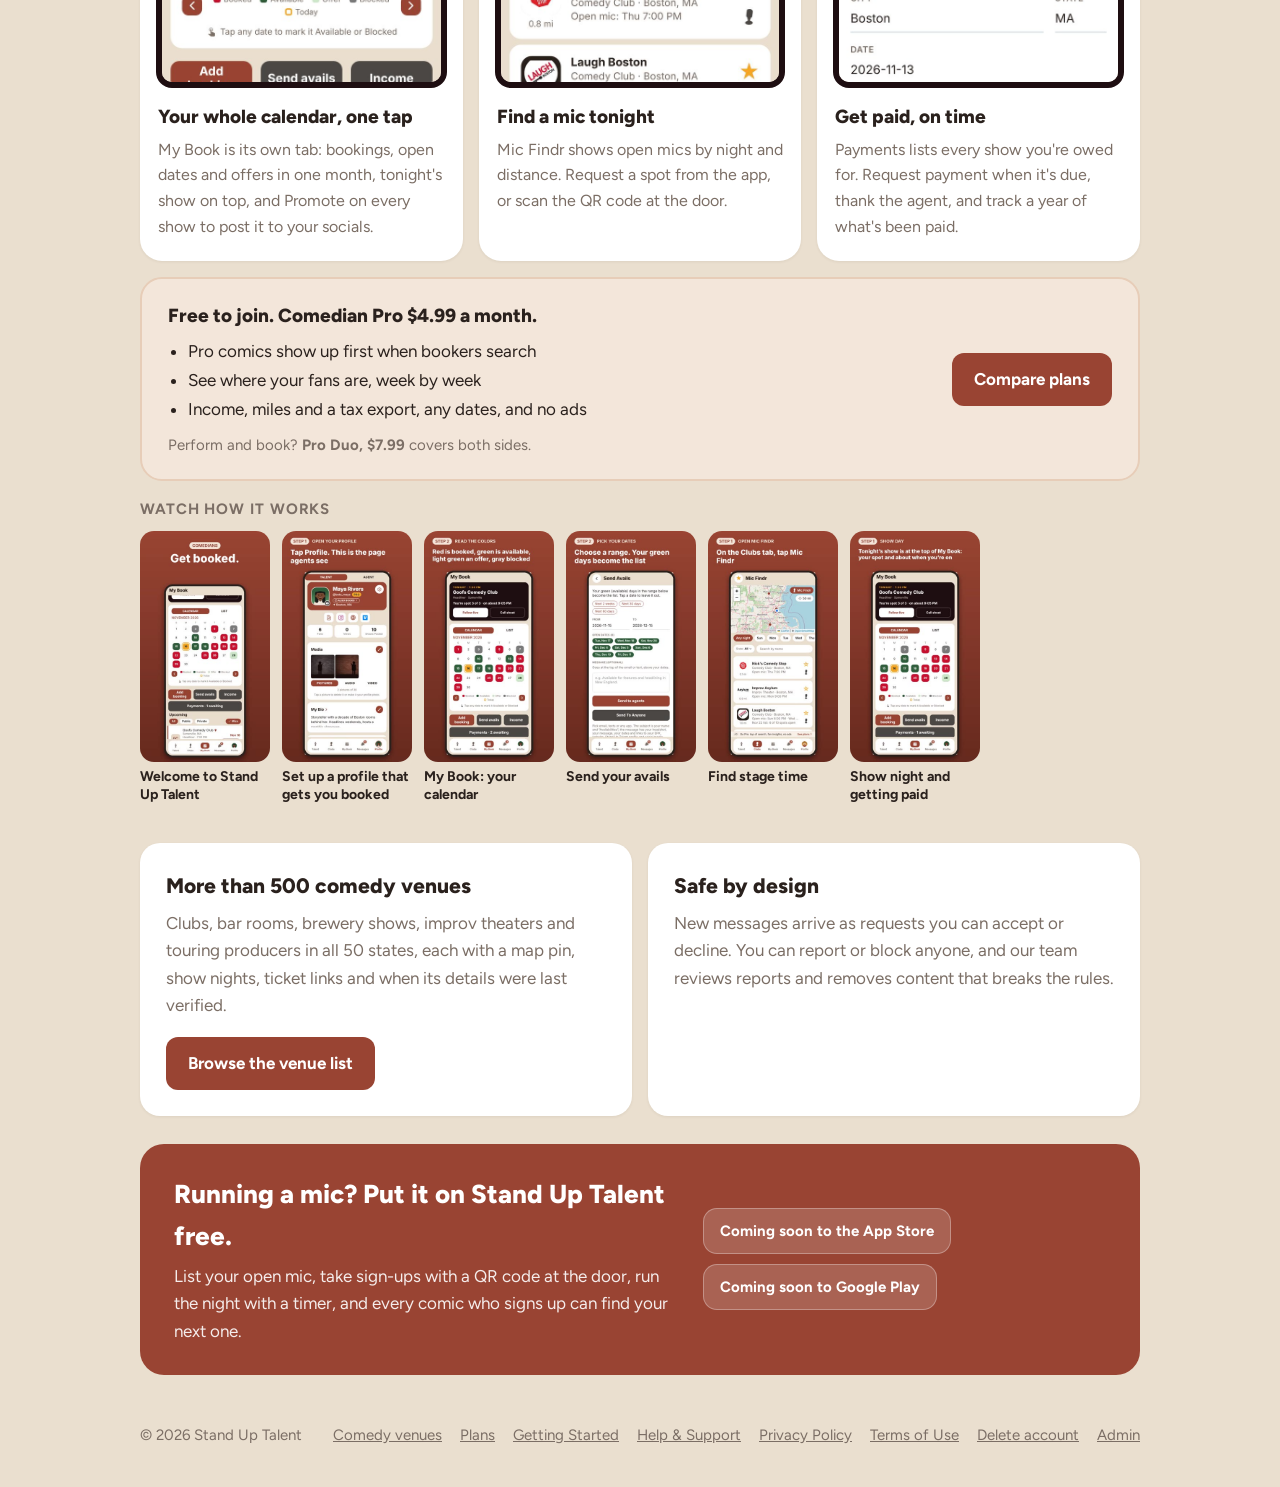
==== commit 62df8c2d: "Delete-account page; Terms and Privacy now 18+ Co-Authored-By: Claude Opus 5.5 <noreply@anthropic.co" ====
--- a/index.html
+++ b/index.html
@@ -247,6 +247,7 @@
       <a href="support.html">Help &amp; Support</a>
       <a href="privacy.html">Privacy Policy</a>
       <a href="terms.html">Terms of Use</a>
+      <a href="delete-account.html">Delete account</a>
       <a href="https://stand-up-talent.expo.app">Admin</a>
     </nav>
   </div>
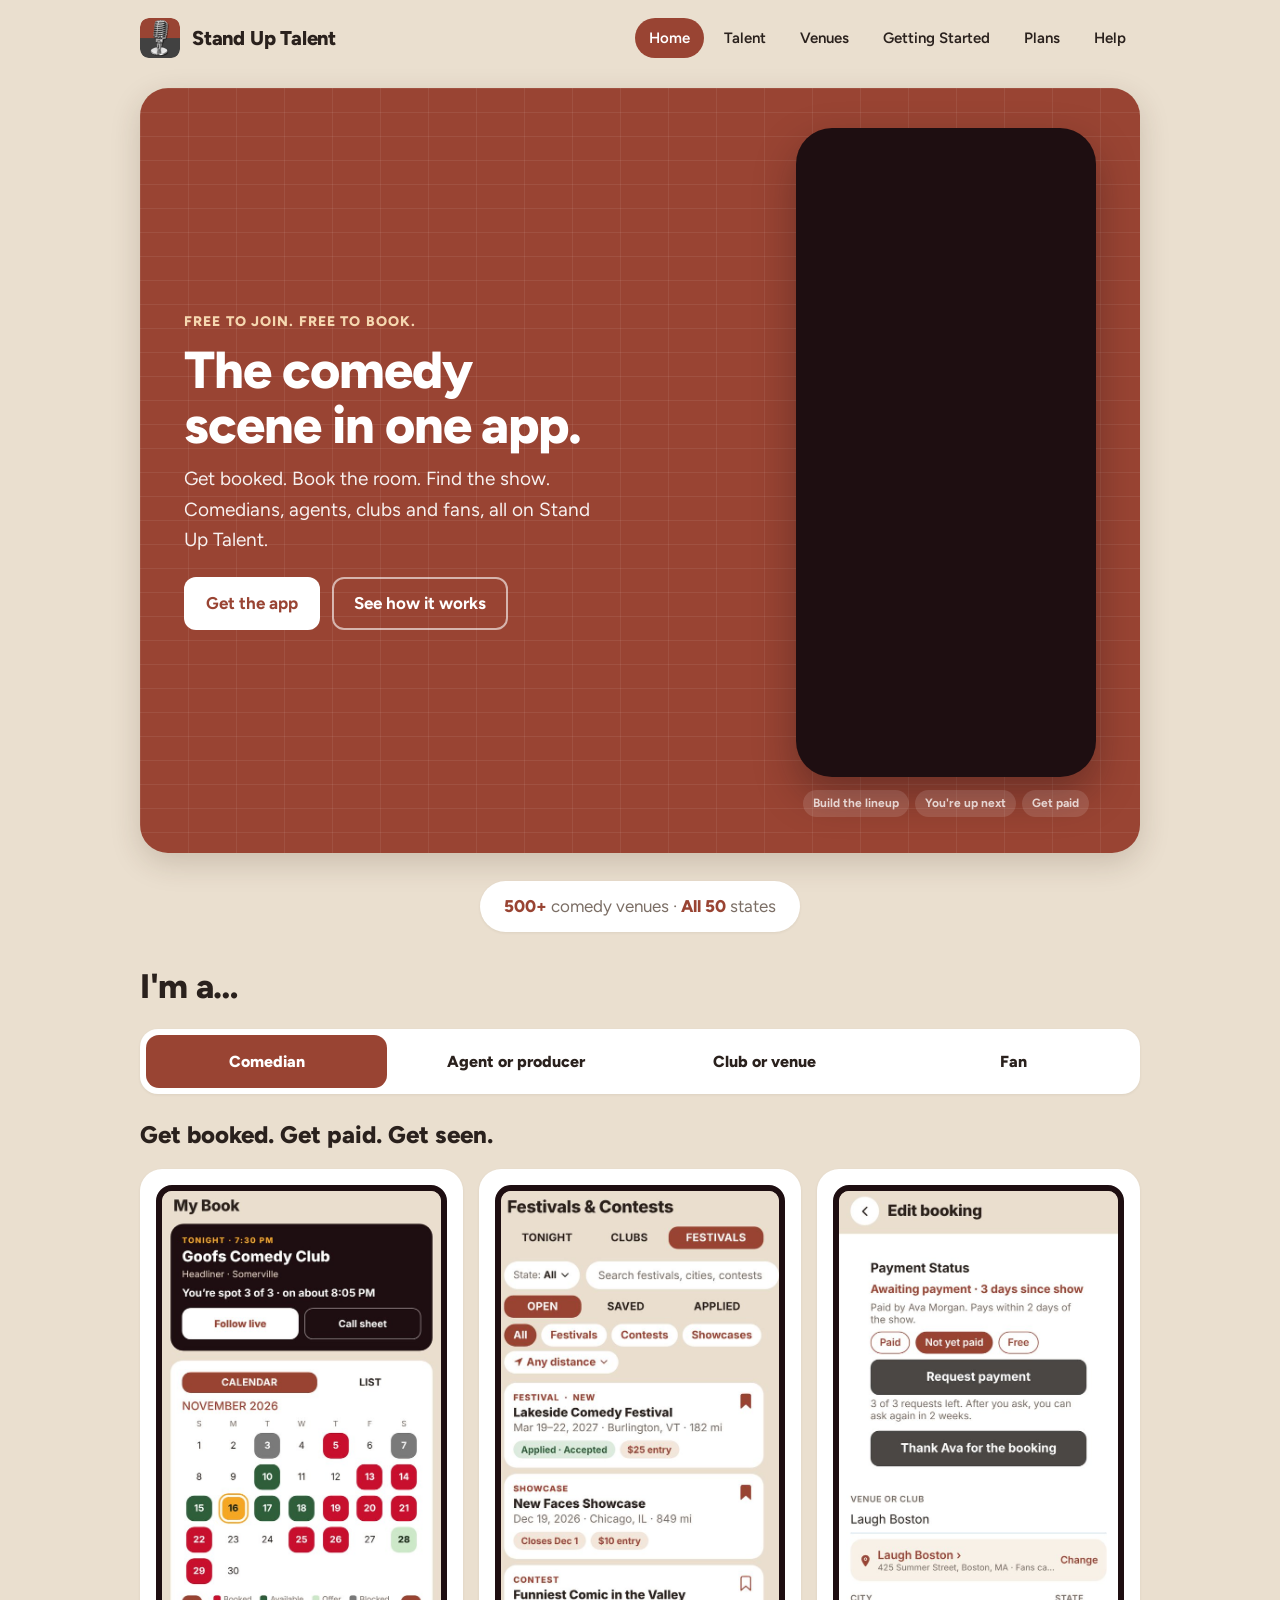
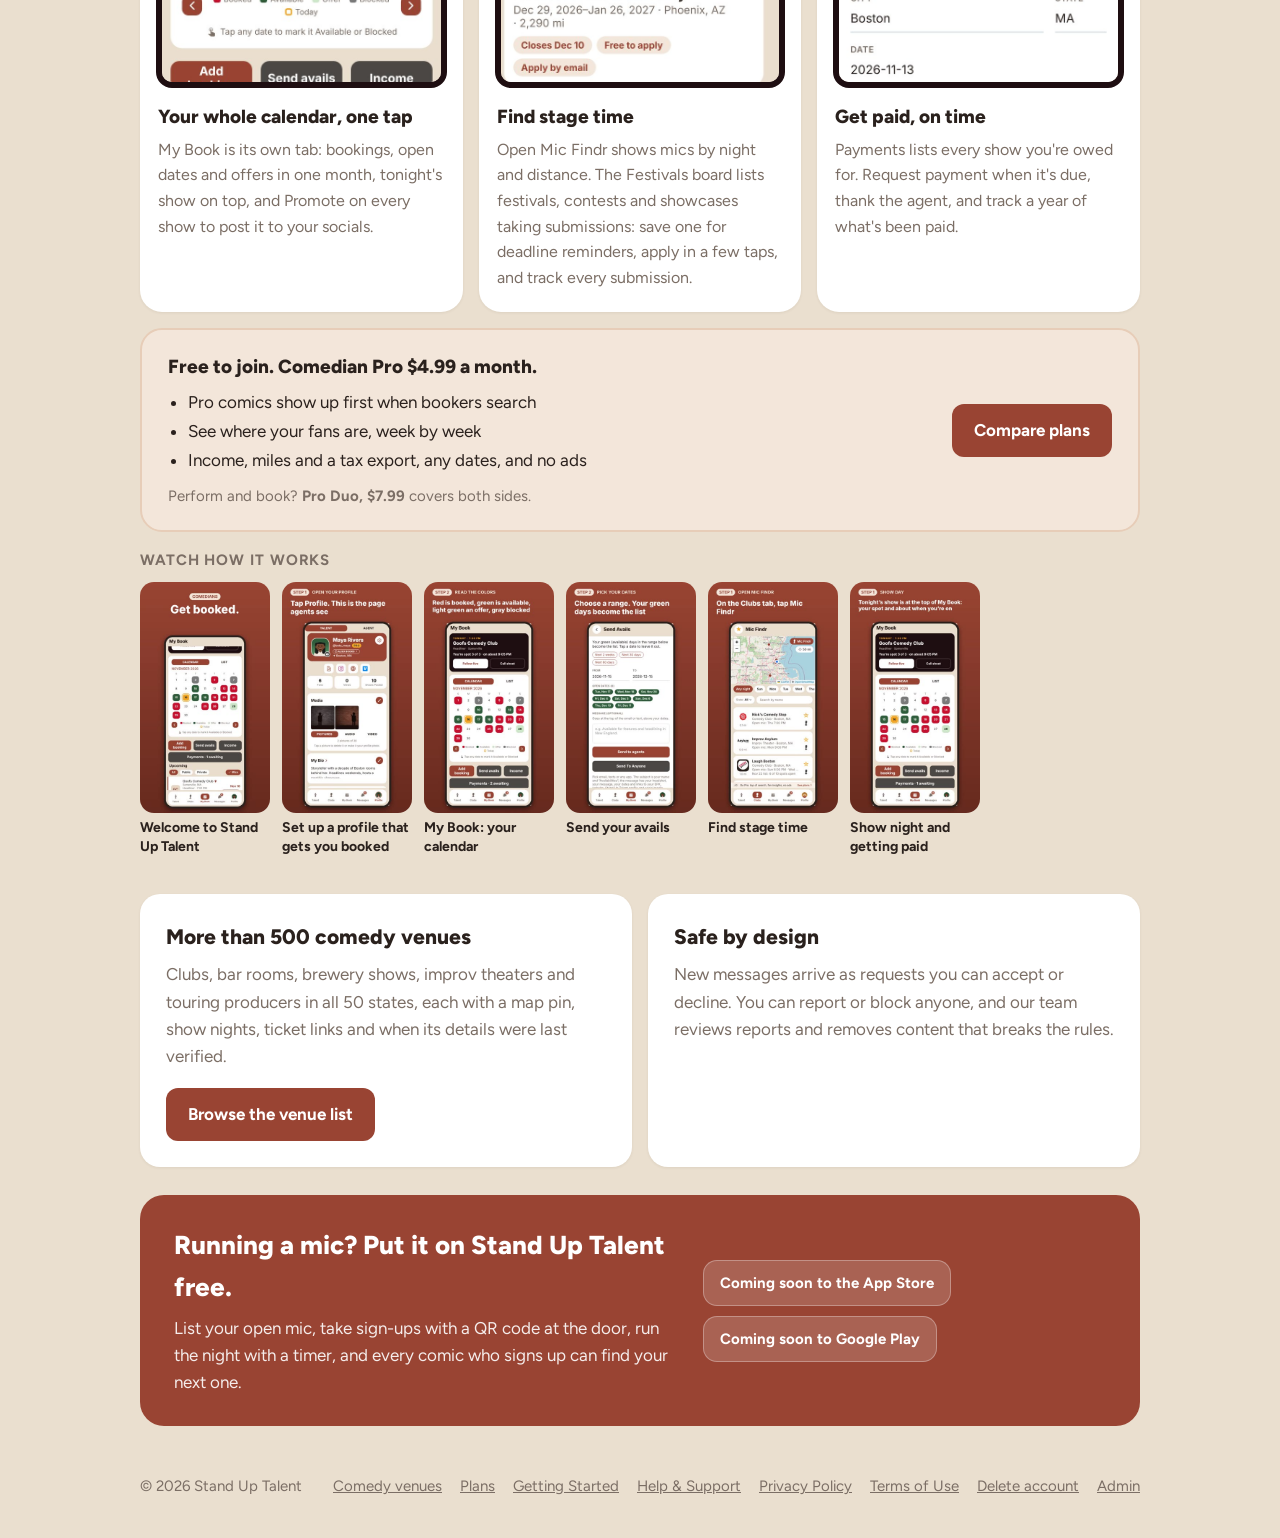
==== commit 82892697: "Website: Shows tab, Open Mic Findr and the Festivals board Comedians get "Find stage time" (Open Mic" ====
--- a/index.html
+++ b/index.html
@@ -4,7 +4,7 @@
 <meta charset="utf-8">
 <meta name="viewport" content="width=device-width, initial-scale=1">
 <title>Stand Up Talent: the comedy scene in one app</title>
-<meta name="description" content="Get booked. Book the room. Find the show. Stand Up Talent puts comedians, agents, clubs and fans in one free app: calendars and avails, lineups and show night, open mics and show alerts.">
+<meta name="description" content="The career app for stand-up comedians: your calendar, avails, offers and pay, open mics and festivals in one place. Plus lineups and show night for agents, and comedy near you for fans.">
 <meta property="og:type" content="website">
 <meta property="og:url" content="https://standuptalent.com/">
 <meta property="og:title" content="Stand Up Talent: the comedy scene in one app">
@@ -79,9 +79,9 @@
           <p>My Book is its own tab: bookings, open dates and offers in one month, tonight's show on top, and Promote on every show to post it to your socials.</p>
         </article>
         <article class="feature">
-          <img class="phone-shot" src="assets/screens/comic-micfindr.jpg" alt="Mic Findr: a map and a list of nearby open mics by night and distance" width="300" height="649" loading="lazy">
-          <h4>Find a mic tonight</h4>
-          <p>Mic Findr shows open mics by night and distance. Request a spot from the app, or scan the QR code at the door.</p>
+          <img class="phone-shot" src="assets/screens/comic-festivals.jpg" alt="The Festivals board: festivals, contests and showcases with deadlines, entry fees and a bookmark to save" width="300" height="649" loading="lazy">
+          <h4>Find stage time</h4>
+          <p>Open Mic Findr shows mics by night and distance. The Festivals board lists festivals, contests and showcases taking submissions: save one for deadline reminders, apply in a few taps, and track every submission.</p>
         </article>
         <article class="feature">
           <img class="phone-shot" src="assets/screens/comic-paid.jpg" alt="A booking's payment status: Awaiting payment, with Request payment and Thank Ava for the booking" width="300" height="649" loading="lazy">
@@ -149,7 +149,7 @@
         <article class="feature">
           <img class="phone-shot" src="assets/screens/fan-clubs.jpg" alt="Nearby Comedy Clubs: a map and a list with featured clubs first" width="300" height="649" loading="lazy">
           <h4>Found on the map</h4>
-          <p>Comics and fans find you on the Clubs map, with your show nights, ticket links and when your details were last verified.</p>
+          <p>Comics and fans find you on the Clubs map in Shows, with your show nights, ticket links and when your details were last verified.</p>
         </article>
         <article class="feature">
           <img class="phone-shot" src="assets/screens/agent-payments.jpg" alt="Payments under My bookings: comics awaiting payment, with Venmo and Payment sent" width="300" height="649" loading="lazy">
@@ -186,9 +186,9 @@
           <p>Get an alert when they add a show, and see everything coming up in one list.</p>
         </article>
         <article class="feature">
-          <img class="phone-shot" src="assets/screens/fan-show.jpg" alt="A show page with the date, the club, Get tickets and the lineup" width="300" height="649" loading="lazy">
-          <h4>Every show, one link</h4>
-          <p>Shared shows have their own page with the lineup and a ticket link, ready to send to friends.</p>
+          <img class="phone-shot" src="assets/screens/fan-tonight.jpg" alt="Shows, Tonight: comedy near you by time, with the venue, the lineup and a ticket link" width="300" height="649" loading="lazy">
+          <h4>Comedy tonight</h4>
+          <p>The Shows tab lists what's on near you tonight, tomorrow or this week, with lineups and ticket links. Travelling? Pick a state, or search any city, club or comic.</p>
         </article>
       </div>
       <div class="plan-card">
@@ -196,7 +196,7 @@
           <p class="plan-kicker">Free.</p>
           <ul>
             <li>Follow comedians and clubs, with show alerts</li>
-            <li>Clubs map and Mic Findr</li>
+            <li>Shows near you tonight, the clubs map and Open Mic Findr</li>
             <li>An Ad-free option, to browse without ads and support the scene</li>
           </ul>
         </div>
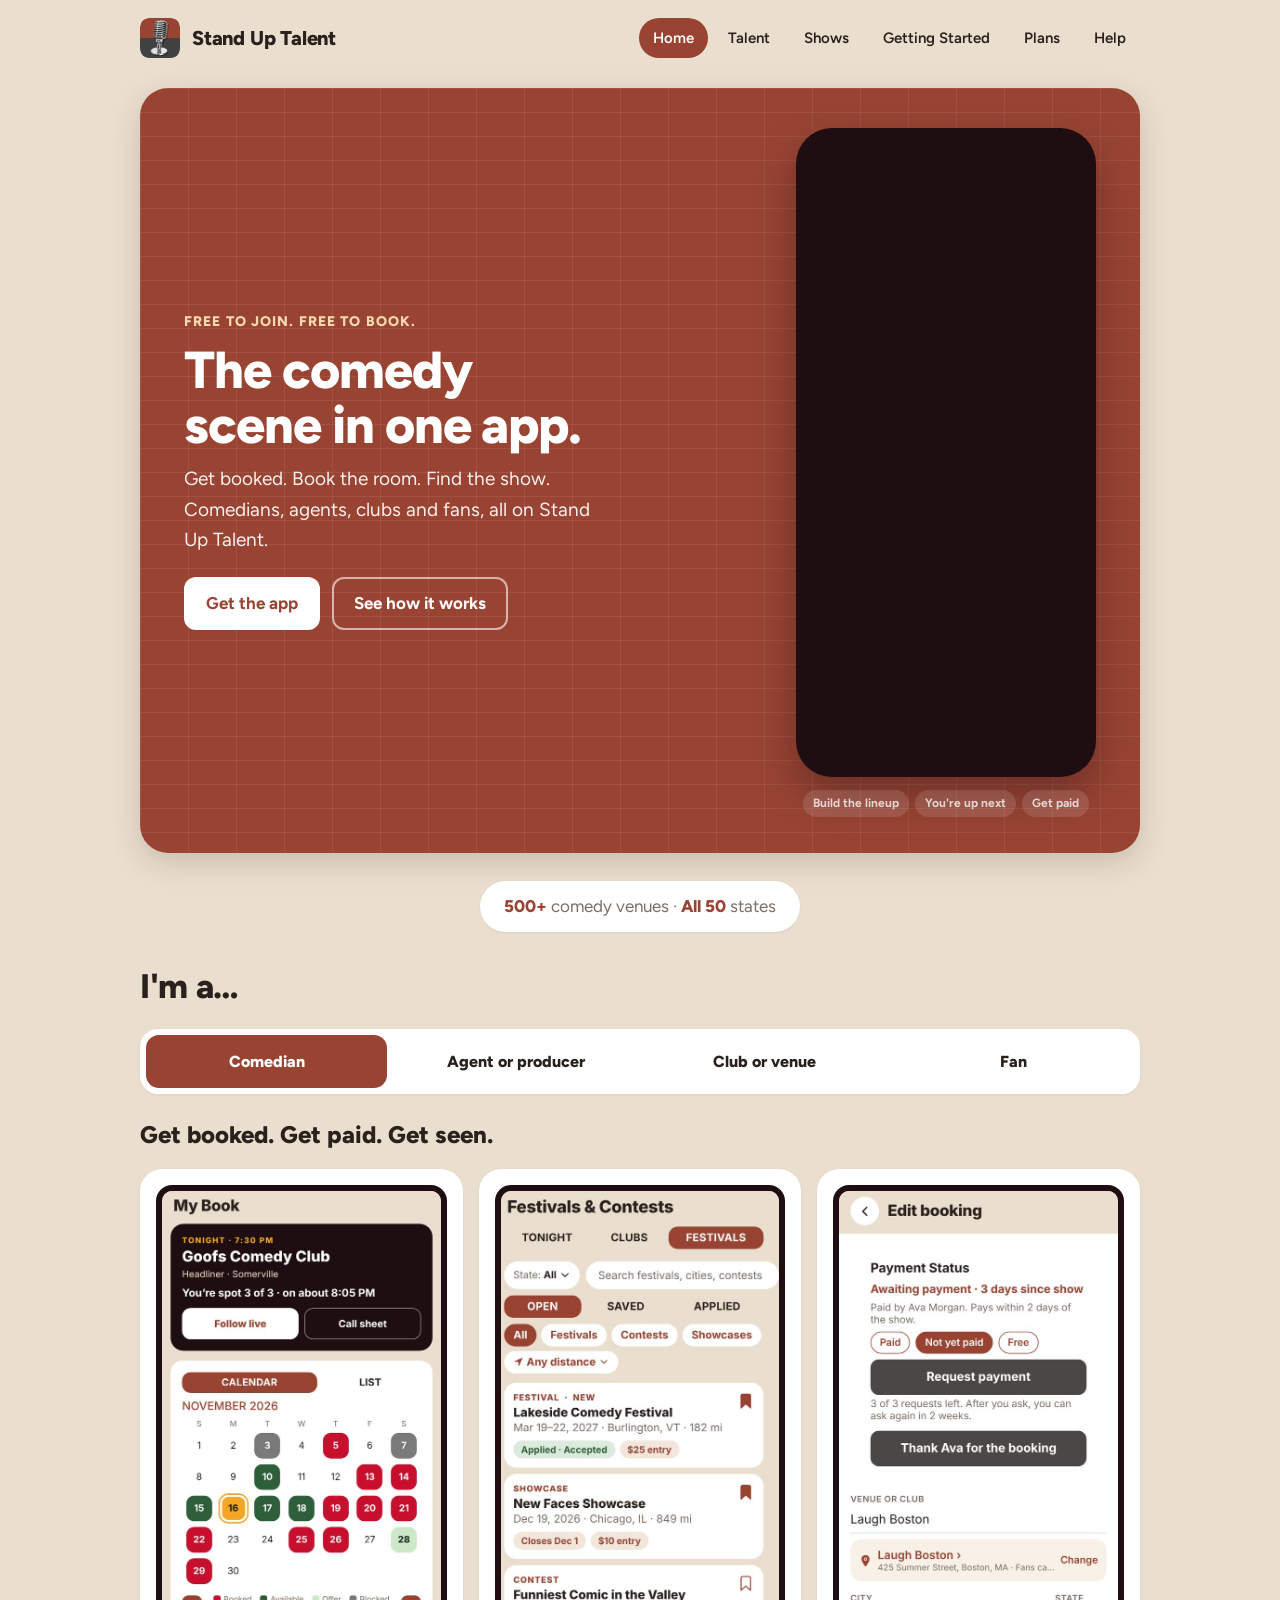
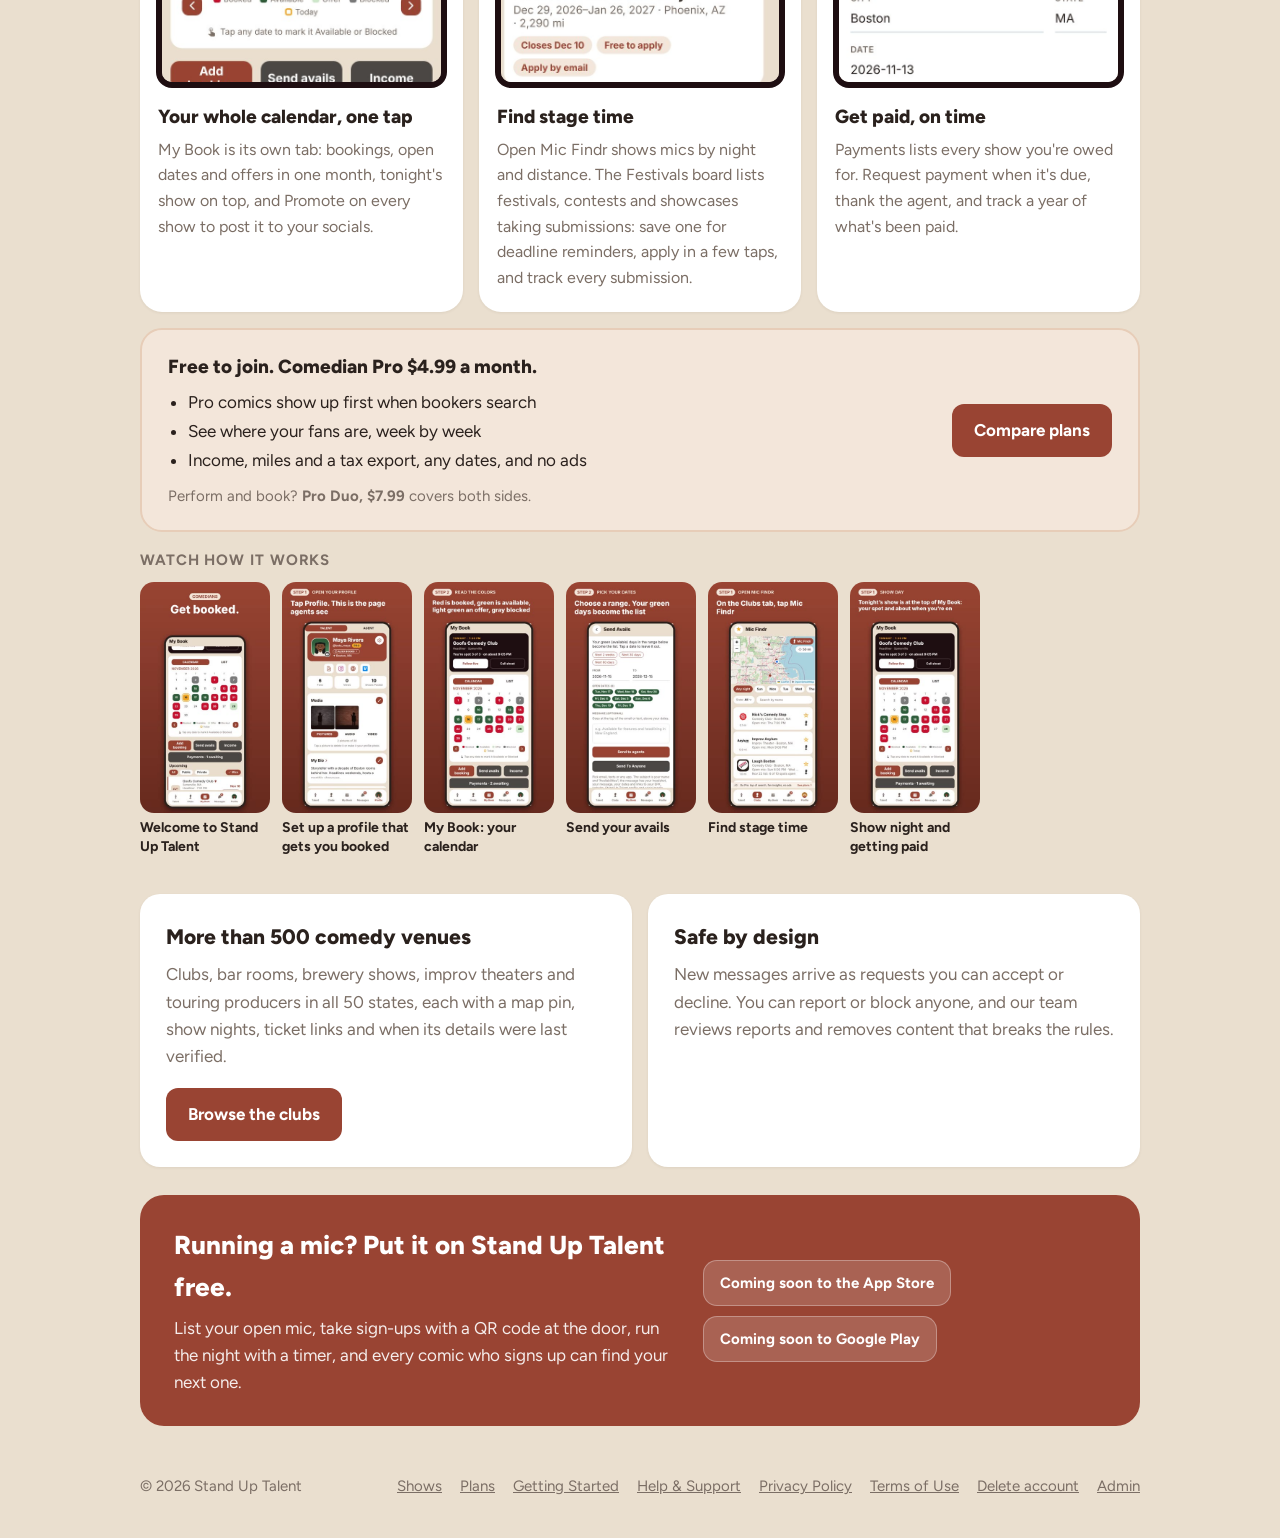
==== commit 265f2da8: "Website: Shows page with Tonight, Clubs, Open Mics and Festivals Replaces Venues with a Shows page t" ====
--- a/index.html
+++ b/index.html
@@ -25,7 +25,7 @@
     <nav class="site-nav" aria-label="Main">
       <a href="./" aria-current="page">Home</a>
       <a href="talent.html">Talent</a>
-      <a href="venues.html">Venues</a>
+      <a href="shows.html">Shows</a>
       <a href="getting-started.html">Getting Started</a>
       <a href="plans.html">Plans</a>
       <a href="support.html">Help</a>
@@ -216,7 +216,7 @@
     <div class="card">
       <h2>More than 500 comedy venues</h2>
       <p>Clubs, bar rooms, brewery shows, improv theaters and touring producers in all 50 states, each with a map pin, show nights, ticket links and when its details were last verified.</p>
-      <p style="margin-top:18px"><a class="button" href="venues.html">Browse the venue list</a></p>
+      <p style="margin-top:18px"><a class="button" href="shows.html#clubs">Browse the clubs</a></p>
     </div>
     <div class="card">
       <h2>Safe by design</h2>
@@ -241,7 +241,7 @@
   <div class="wrap">
     <span>© 2026 Stand Up Talent</span>
     <nav aria-label="Footer">
-      <a href="venues.html">Comedy venues</a>
+      <a href="shows.html">Shows</a>
       <a href="plans.html">Plans</a>
       <a href="getting-started.html">Getting Started</a>
       <a href="support.html">Help &amp; Support</a>
--- a/styles.css
+++ b/styles.css
@@ -304,3 +304,23 @@
 .talent-preview .pro { display: inline-block; margin-left: 6px; padding: 1px 8px; border-radius: 999px; background: #F5A623; color: var(--ink); font-size: 11px; font-weight: 800; vertical-align: 2px; }
 .preview-badge { position: absolute; left: 50%; bottom: 18%; transform: translateX(-50%); background: var(--brick); color: #fff; font-weight: 800; font-size: 15px;
   padding: 10px 20px; border-radius: 999px; box-shadow: 0 8px 20px rgba(60, 40, 20, .2); white-space: nowrap; }
+
+/* Shows page: day and night pills, time badges, ticket button, festivals card. */
+.chips { display: flex; flex-wrap: wrap; gap: 8px; margin: 0 0 12px; }
+.chip { font: inherit; font-weight: 700; font-size: 15px; border: 0; background: var(--surface); color: var(--brick); padding: 8px 16px; border-radius: 999px; cursor: pointer;
+  box-shadow: 0 1px 3px rgba(60, 40, 20, .07); }
+.chip.on { background: var(--brick); color: #fff; }
+.row .time { flex: none; width: 66px; display: grid; justify-items: center; padding: 8px 0; border-radius: 14px; background: var(--cream); color: var(--brick); line-height: 1.15; }
+.row .time b { font-size: 19px; font-weight: 800; }
+.row .time small { font-size: 11px; font-weight: 700; }
+.row .tag { color: var(--brick); font-weight: 700; font-size: 12px; }
+.row .tix { flex: none; background: var(--brick); color: #fff; font-weight: 800; font-size: 14px; padding: 8px 16px; border-radius: 999px; text-decoration: none; }
+.teaser { display: grid; grid-template-columns: 240px 1fr; gap: 28px; align-items: start; background: var(--surface); border-radius: 22px; padding: 22px; }
+.teaser img { width: 100%; height: auto; border-radius: 16px; border: 6px solid #1E0E11; }
+.teaser h2 { margin-top: 0; }
+@media (max-width: 720px) {
+  .teaser { grid-template-columns: 1fr; }
+  .teaser img { max-width: 260px; }
+  .field input, .field select { min-width: 0; width: 100%; }
+  .filters .field { flex: 1 1 140px; }
+}
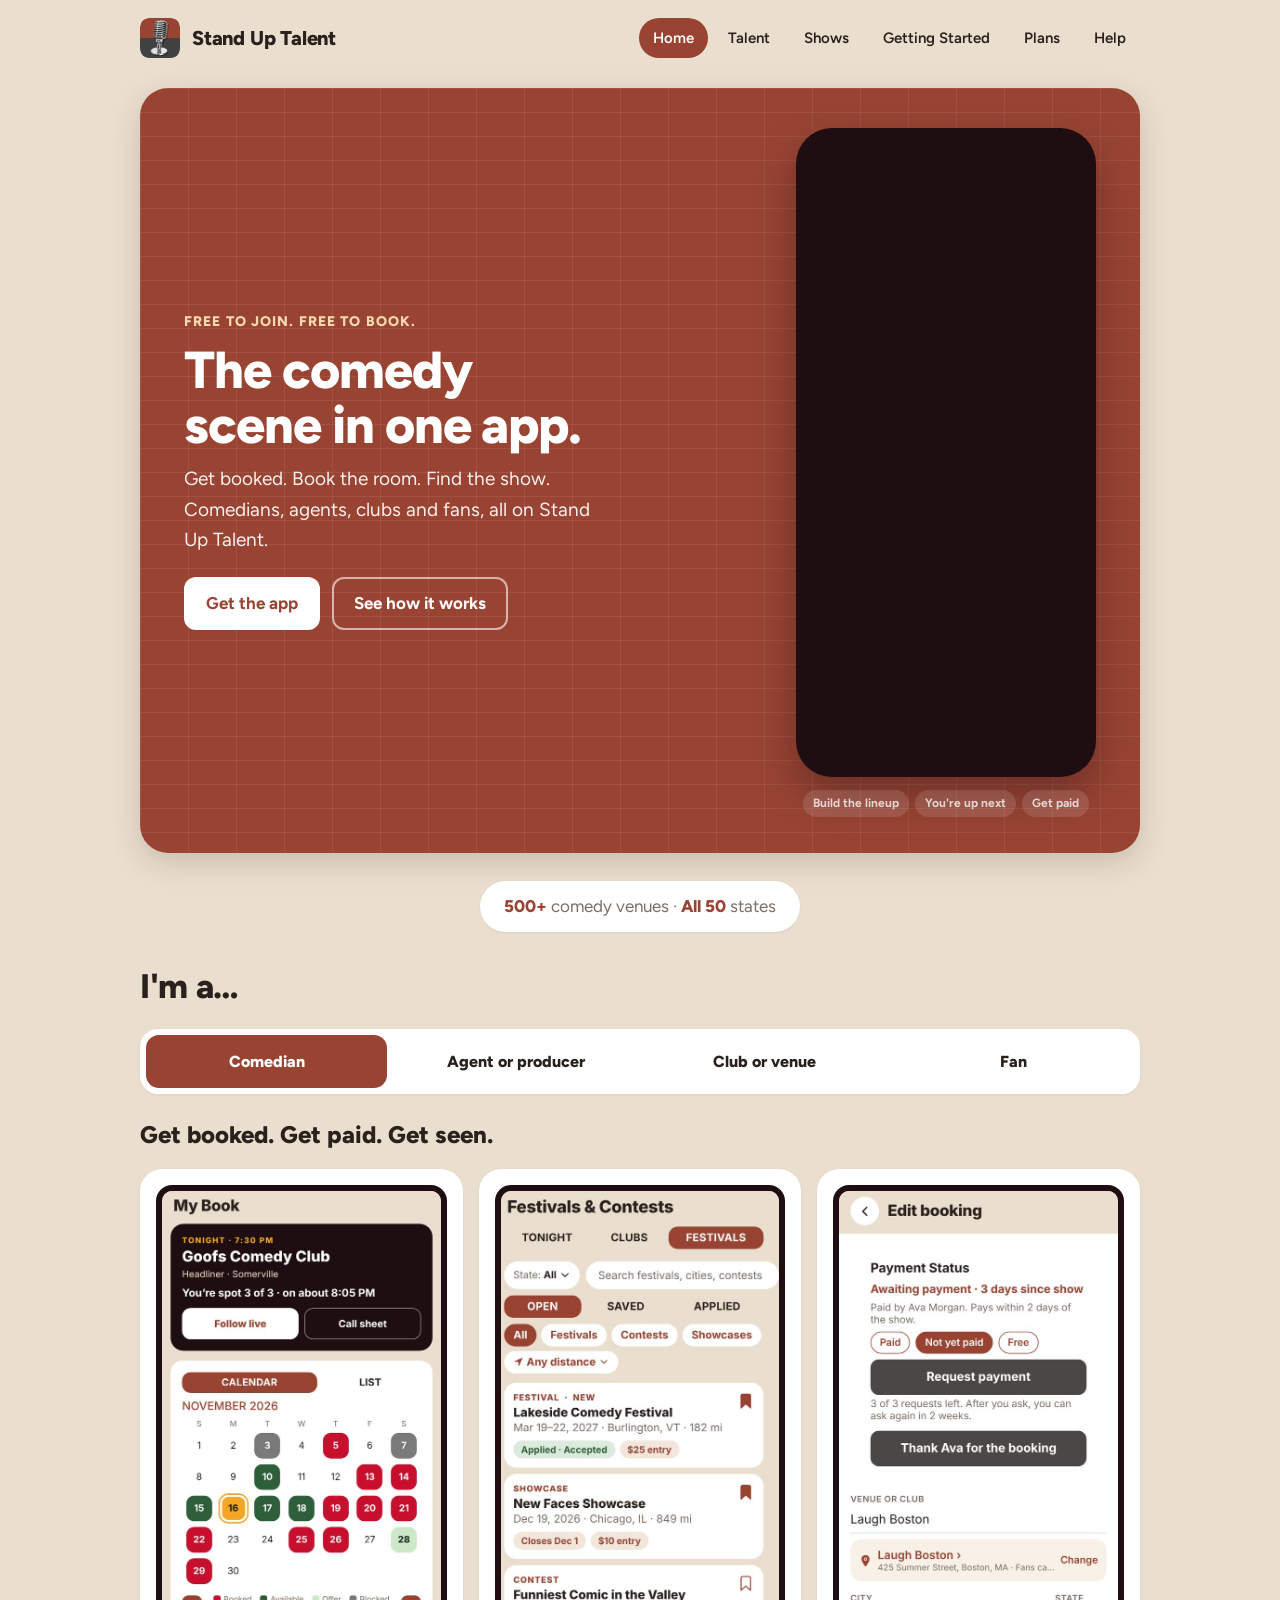
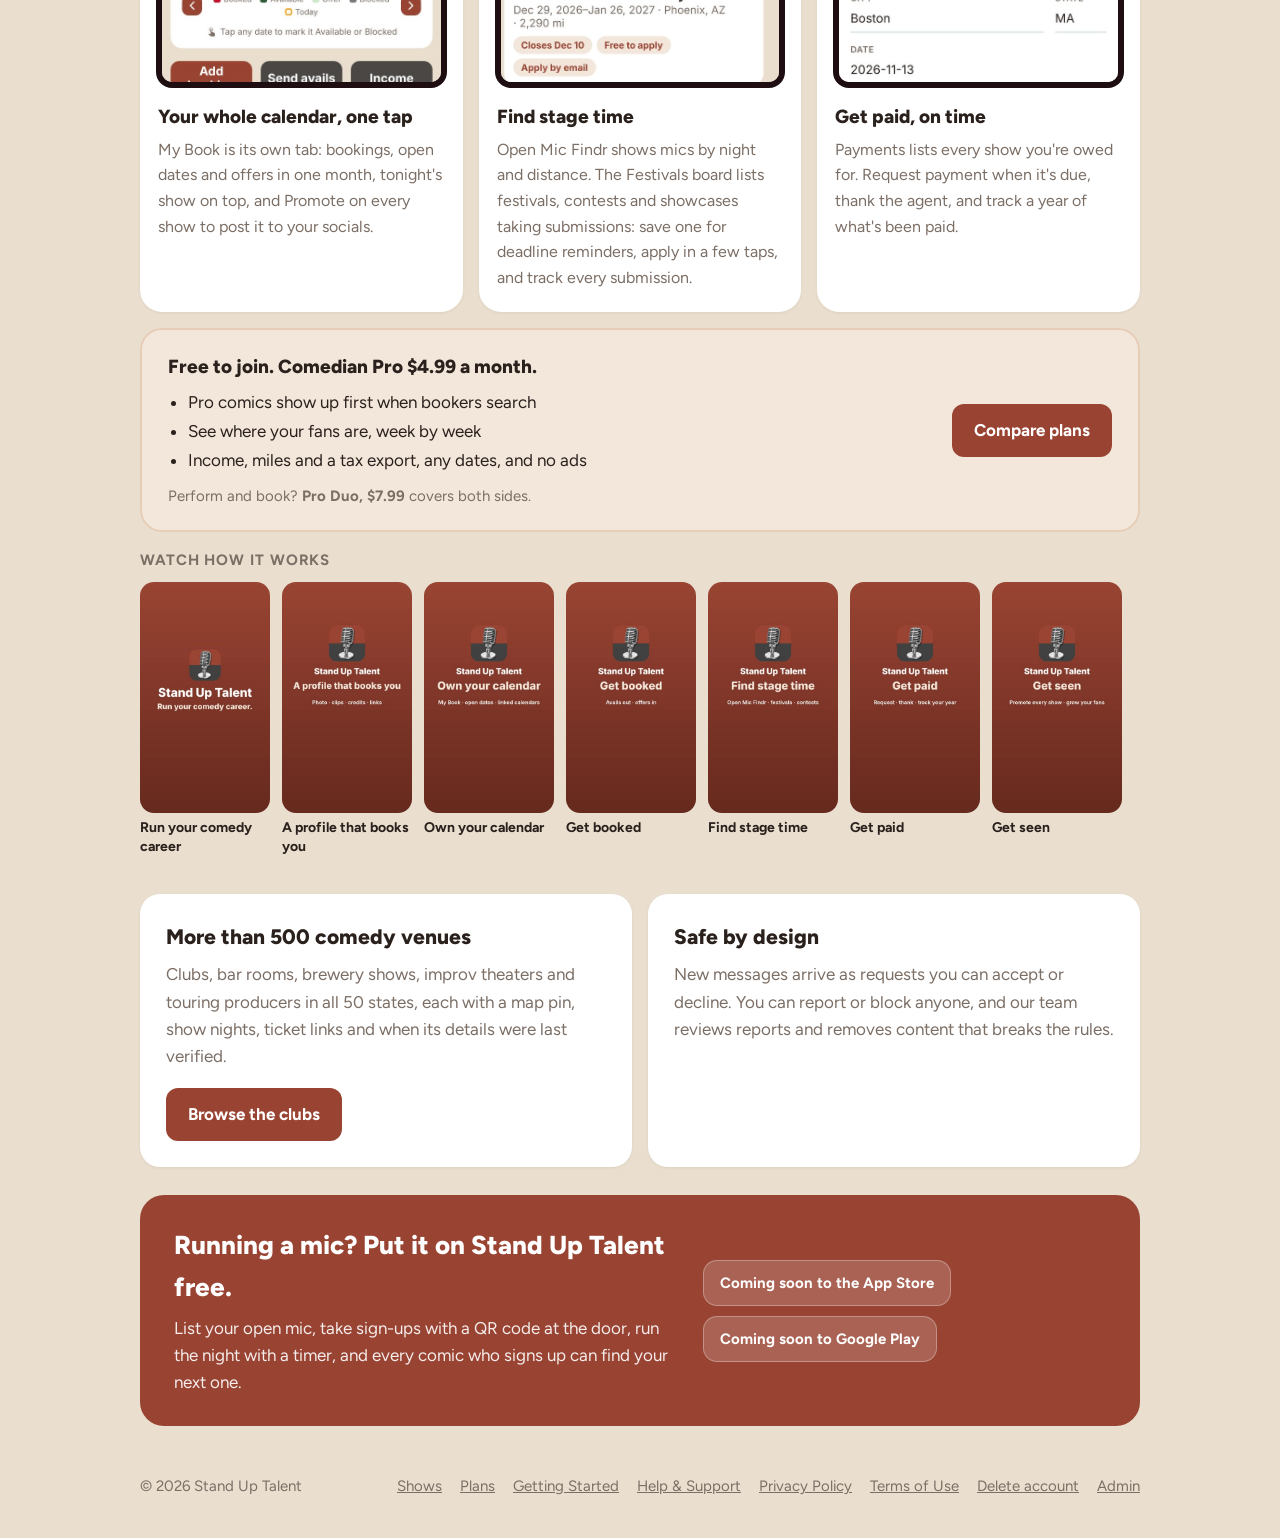
==== commit 3ddb16bd: "Website: the comedian career videos The comedian how-to videos are replaced by the new career series" ====
--- a/index.html
+++ b/index.html
@@ -101,7 +101,7 @@
         </div>
         <a class="button" href="plans.html#comedians">Compare plans</a>
       </div>
-      <div class="video-row" data-videos="welcome profile my-book send-avails stage-time show-night-paid"></div>
+      <div class="video-row" data-videos="career profile my-book get-booked stage-time get-paid get-seen"></div>
     </div>
 
     <div class="panel" id="for-agents" role="tabpanel" aria-labelledby="tab-agents">
@@ -297,11 +297,13 @@
   // ---- Getting Started videos for each audience ----
   const videos = {
     'welcome': 'Welcome to Stand Up Talent',
-    'profile': 'Set up a profile that gets you booked',
-    'my-book': 'My Book: your calendar',
-    'send-avails': 'Send your avails',
+    'career': 'Run your comedy career',
+    'profile': 'A profile that books you',
+    'my-book': 'Own your calendar',
+    'get-booked': 'Get booked',
     'stage-time': 'Find stage time',
-    'show-night-paid': 'Show night and getting paid',
+    'get-paid': 'Get paid',
+    'get-seen': 'Get seen',
     'my-shows': 'My Shows: your home base',
     'build-lineup': 'Build a lineup',
     'run-show-night': 'Run show night',
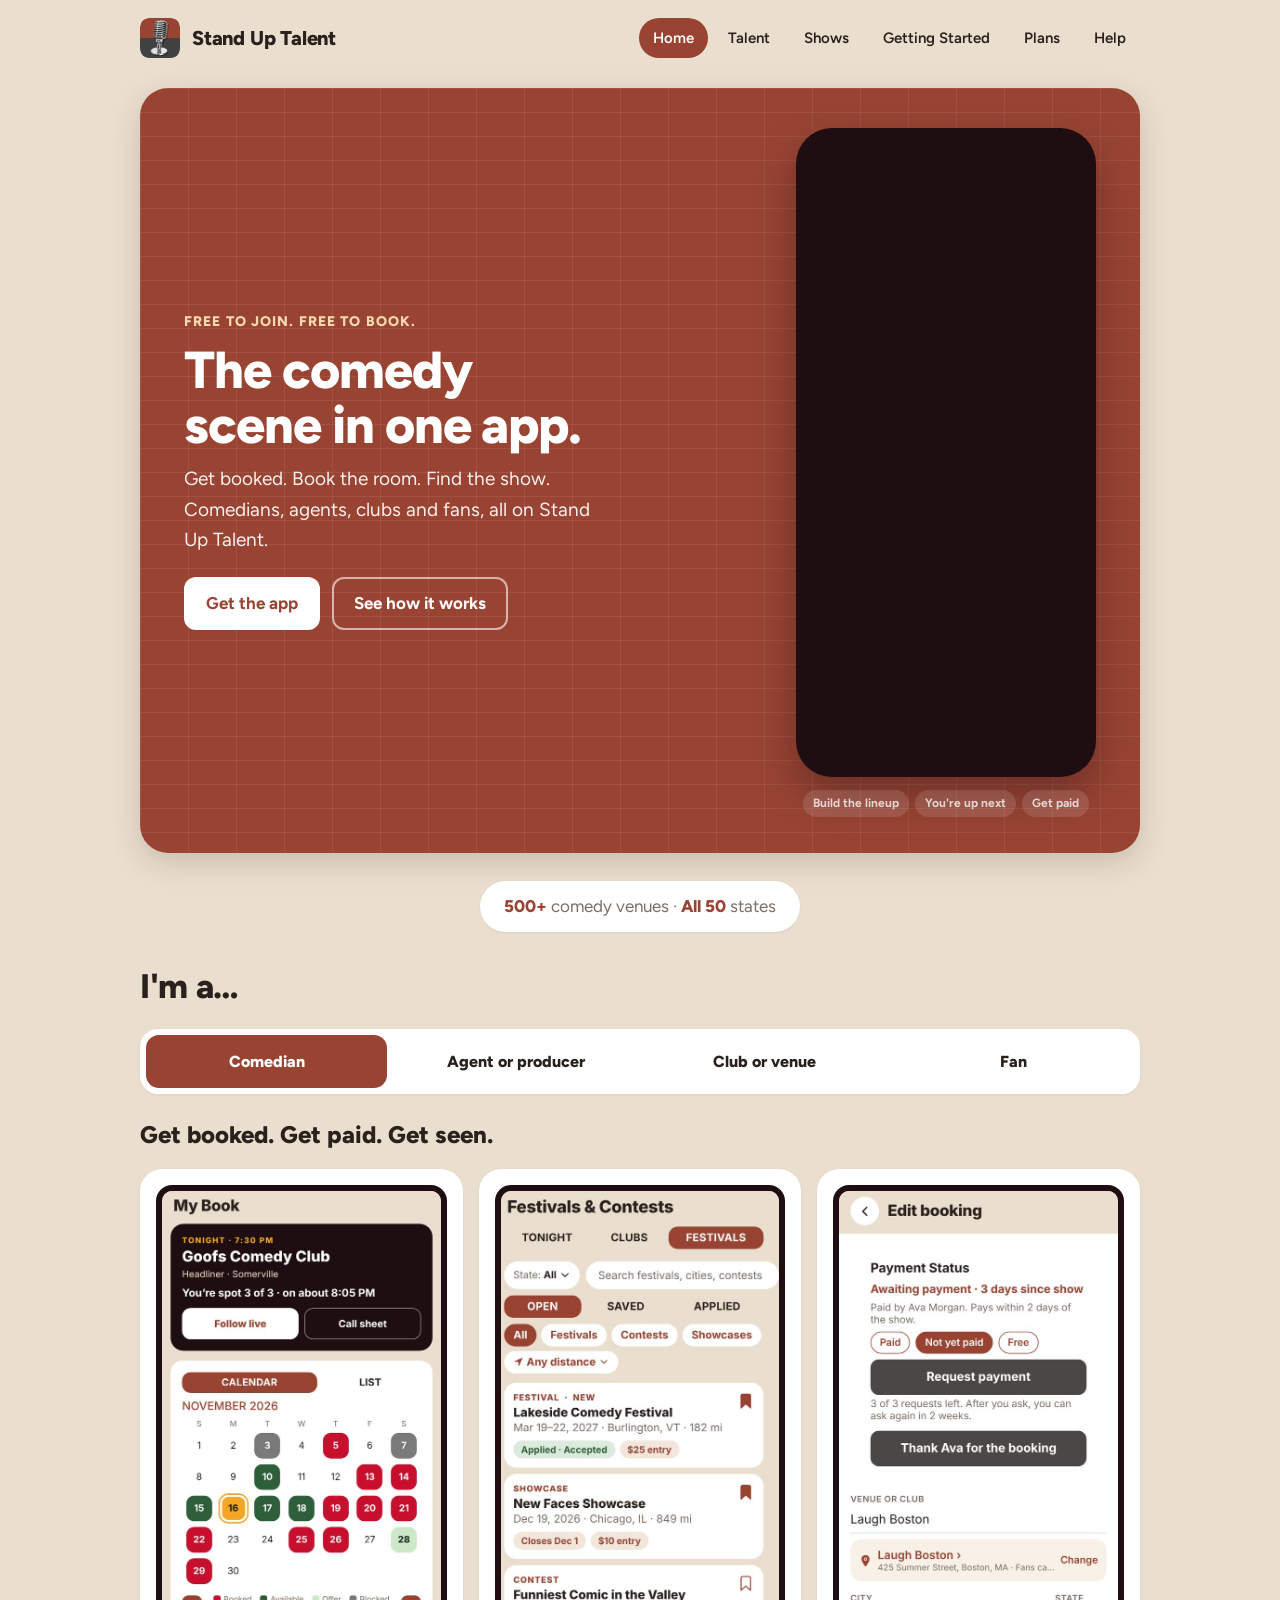
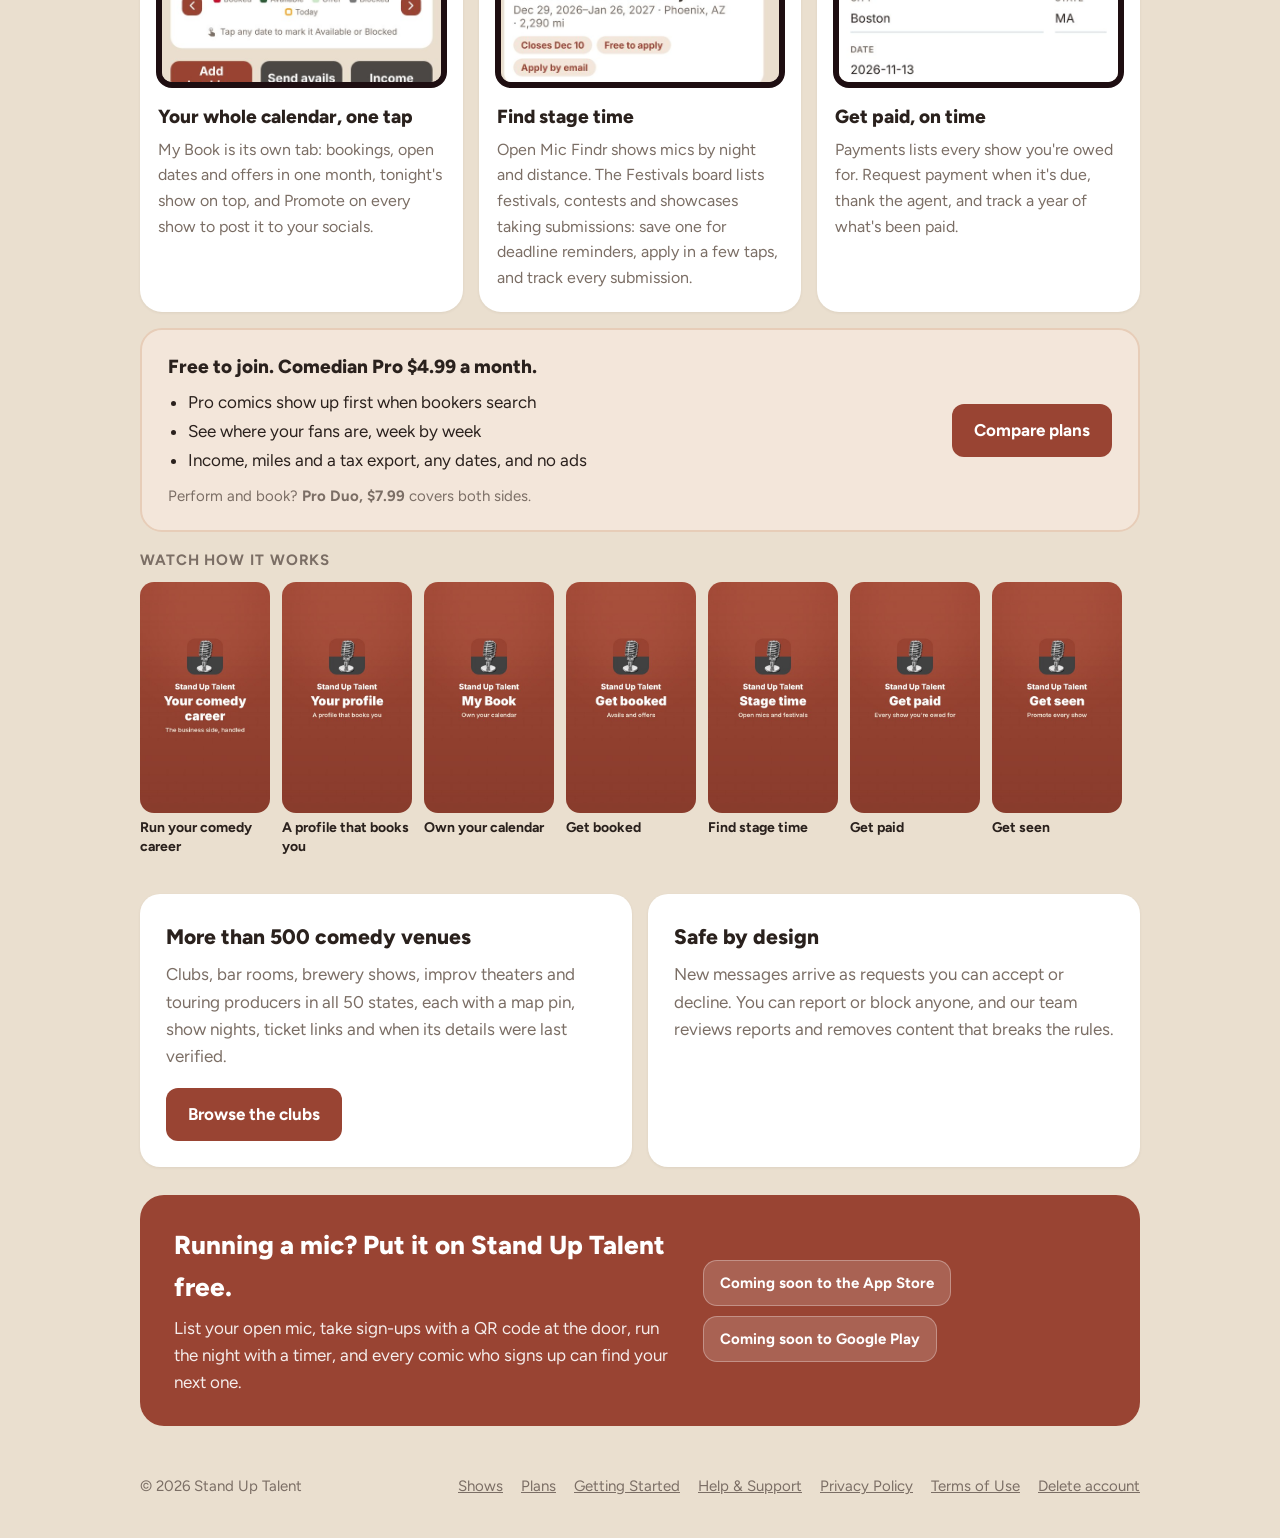
==== commit 36228a3f: "Remove the Admin link from the site footer Co-Authored-By: Claude Opus 5.5 <noreply@anthropic.com> C" ====
--- a/index.html
+++ b/index.html
@@ -162,8 +162,8 @@
           <p class="plan-kicker">Venue Pro $9.99 a month.</p>
           <ul>
             <li>Everything in Agent Pro</li>
+            <li>Manage your venue’s listing and the shows listed in the app</li>
             <li>A Featured badge and the top of Clubs</li>
-            <li>“Booked by” you on your venue's page</li>
           </ul>
           <p class="plan-note">Booking lots of different rooms? Agent Pro, $4.99, is the one for you.</p>
         </div>
@@ -248,7 +248,6 @@
       <a href="privacy.html">Privacy Policy</a>
       <a href="terms.html">Terms of Use</a>
       <a href="delete-account.html">Delete account</a>
-      <a href="https://stand-up-talent.expo.app">Admin</a>
     </nav>
   </div>
 </footer>
@@ -309,7 +308,7 @@
     'run-show-night': 'Run show night',
     'pay-the-lineup': 'Pay the lineup',
     'venue-listing': 'Get your venue listed',
-    'venue-pro': 'Venue Pro: fill the room',
+    'venue-pro': 'Venue Pro: run your club’s page',
     'never-miss-a-show': 'Never miss a show',
     'comedy-near-you': 'Find comedy near you',
   };
--- a/styles.css
+++ b/styles.css
@@ -324,3 +324,29 @@
   .field input, .field select { min-width: 0; width: 100%; }
   .filters .field { flex: 1 1 140px; }
 }
+
+/* Plan comparison */
+.compare-title { margin: 40px 0 4px; font-size: 32px; font-weight: 800; scroll-margin-top: 16px; }
+.compare-grid { display: grid; gap: 16px; margin: 16px 0 24px; }
+.compare { background: var(--surface); border-radius: 22px; padding: 22px 24px; box-shadow: 0 1px 3px rgba(60, 40, 20, .07); scroll-margin-top: 16px; }
+.compare h3 { margin: 0 0 6px; font-size: 22px; font-weight: 800; }
+.compare table { margin: 0; }
+.compare th[scope="col"] { white-space: nowrap; }
+.compare th[scope="col"] span { display: block; text-transform: none; letter-spacing: 0; font-weight: 600; font-size: 13px; }
+.compare th.pro-col { color: var(--brick); }
+.compare th[scope="row"] { text-transform: none; letter-spacing: 0; font-size: 15px; font-weight: 600; color: var(--ink); width: 52%; }
+.compare td { text-align: center; width: 24%; }
+.compare th[scope="col"]:not(:first-child) { text-align: center; }
+.compare .yes { color: var(--brick); font-weight: 800; font-size: 18px; }
+.compare .no { color: var(--muted); }
+.compare .free { margin: 12px 0 0; color: var(--muted); font-size: 15px; }
+.adfree-band { background: var(--cream); border: 2px solid #E7CDB8; border-radius: 22px; padding: 20px 24px; margin: 14px 0 6px; }
+.adfree-band .who { margin: 0; font-size: 13px; font-weight: 800; letter-spacing: .08em; text-transform: uppercase; color: var(--muted); }
+.adfree-band .adfree-head { margin: 4px 0 6px; font-size: 22px; font-weight: 800; }
+.adfree-band .adfree-head strong { color: var(--brick); }
+.adfree-band p { margin: 0; }
+@media (max-width: 600px) {
+  .compare { padding: 18px 14px; }
+  .compare th, .compare td { padding: 9px 6px; }
+  .compare th[scope="row"] { font-size: 14px; }
+}
